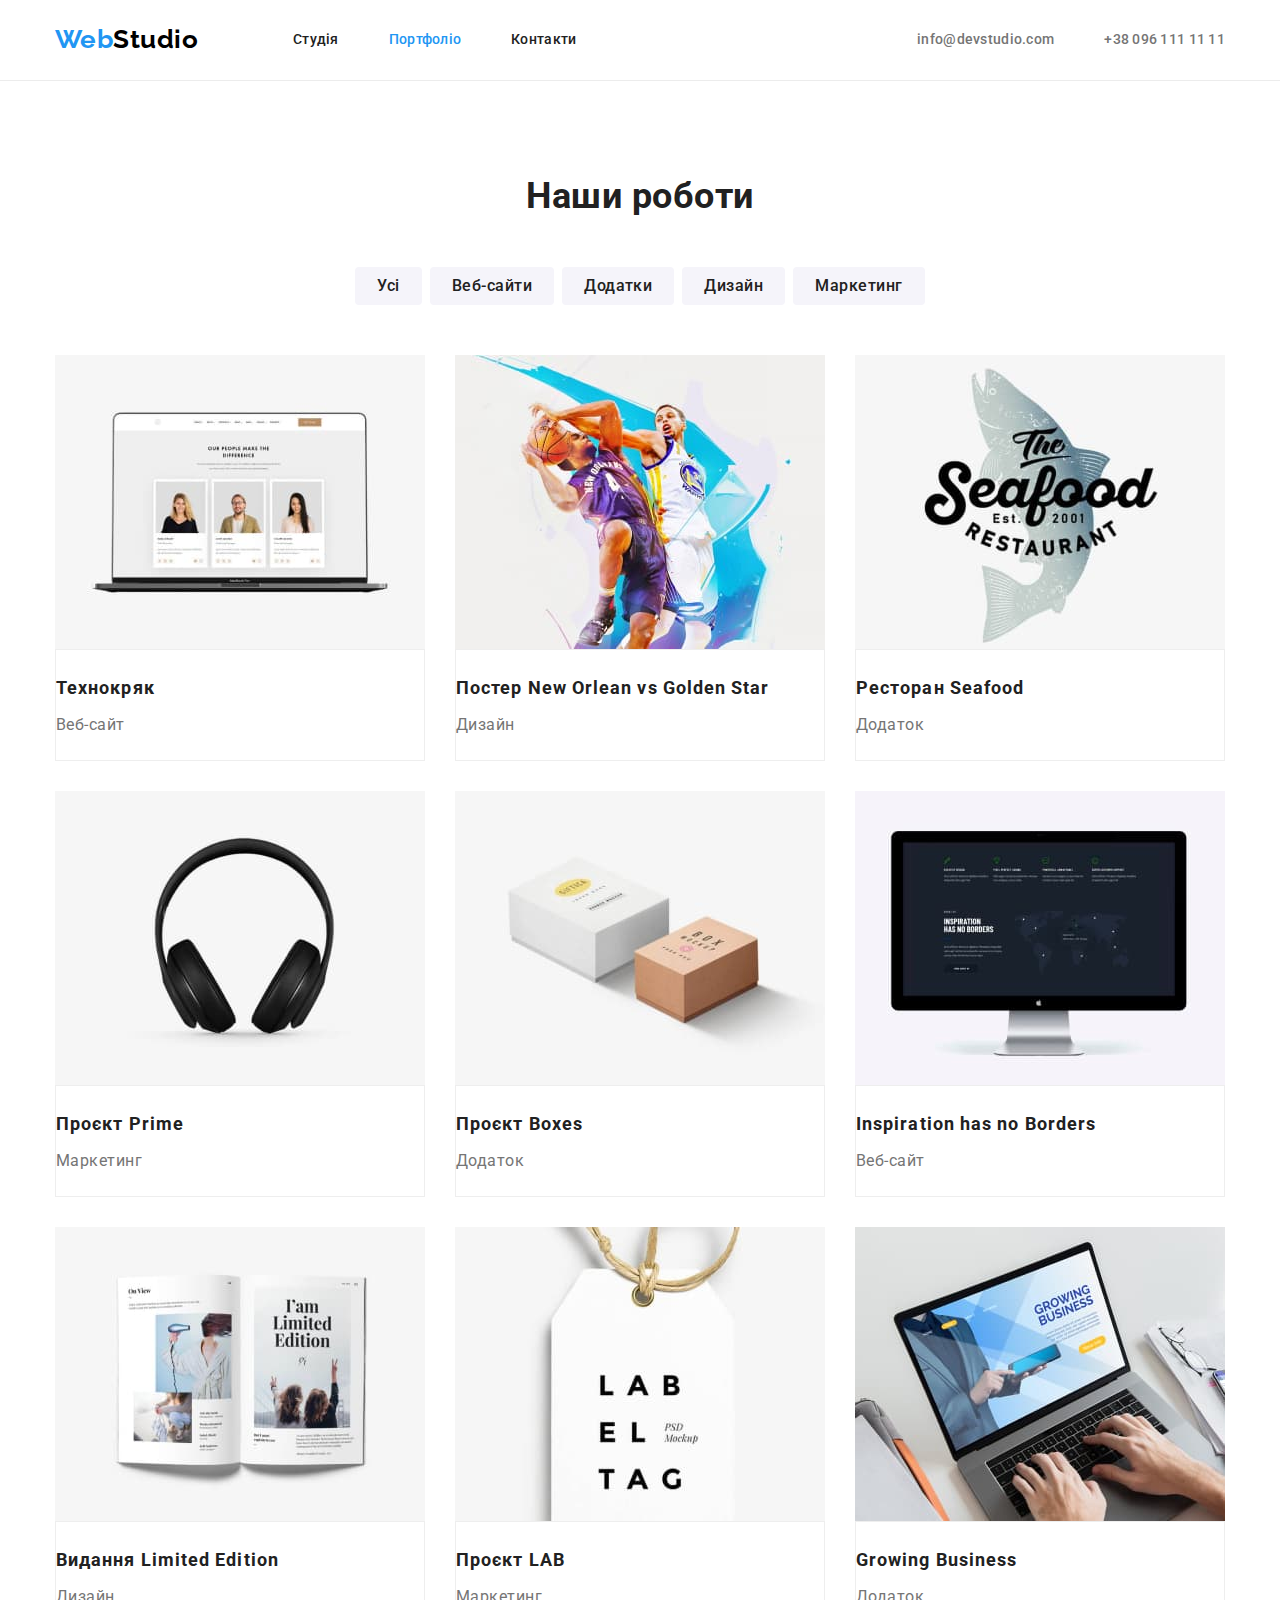
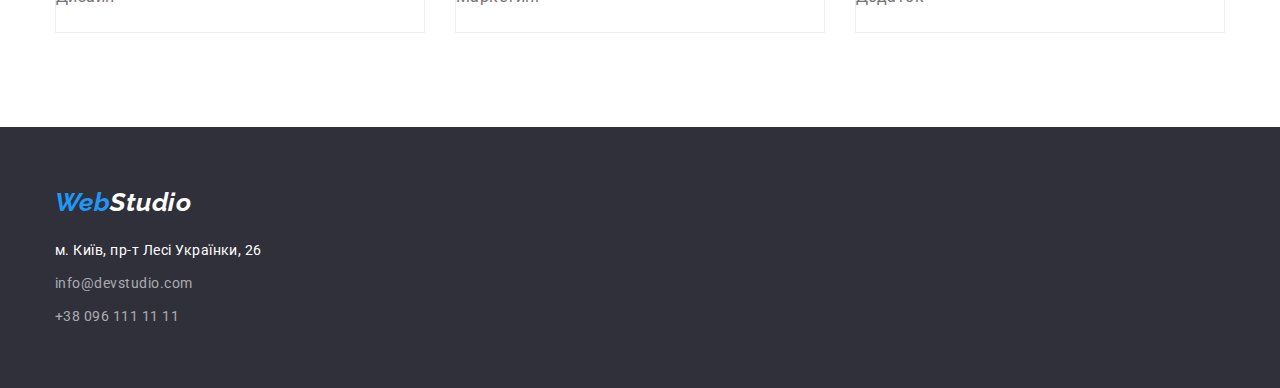
==== portfolio.html @ 1f95a126 "add files" ====
<!DOCTYPE html>
<html lang="uk">
  <head>
    <meta charset="UTF-8" />
    <meta http-equiv="X-UA-Compatible" content="IE=edge" />
    <meta name="viewport" content="width=device-width, initial-scale=1.0" />
    <title>WebStudio</title>
    <link
      href="https://fonts.googleapis.com/css2?family=Raleway:wght@700&family=Roboto:wght@400;500;700;900&display=swap"
      rel="stylesheet"
    />
    <link
      href="https://cdnjs.cloudflare.com/ajax/libs/modern-normalize/1.1.0/modern-normalize.min.css"
      rel="stylesheet"
    />
    <link rel="stylesheet" href="./css/styles.css" />
  </head>
  <body>
    <header class="page-header">
      <!--site logo-->
      <div class="container main-nav">
        <div class="logo">
          <a href="./index.html" class="logo-link links"
            >Web<span class="logo-header">Studio</span></a
          >
        </div>
        <!--menu navigation-->
        <nav>
          <ul class="site-nav list">
            <li class="item-nav">
              <a href="./index.html" class="link">Студія</a>
            </li>
            <li class="item-nav">
              <a href="./portfolio.html" class="link current">Портфоліо</a>
            </li>
            <li class="item-nav"><a href="" class="link links">Контакти</a></li>
          </ul>
        </nav>
        <!--contacts-->
        <ul class="contact list">
          <li class="contact-item">
            <a href="mailto:info@devstudio.com">info@devstudio.com</a>
          </li>
          <li class="contact-item">
            <a href="tel:+380961111111">+38 096 111 11 11</a>
          </li>
        </ul>
      </div>
    </header>
    <main class="page-main">
      <!--our works-->
      <section class="section">
        <div class="container">
          <h1 class="section-title">Наши роботи</h1>
          <!--filtration-->
          <ul class="btn-list list">
            <li class="item"><button type="button" class="btn">Усі</button></li>
            <li class="item">
              <button type="button" class="btn">Веб-сайти</button>
            </li>
            <li class="item">
              <button type="button" class="btn">Додатки</button>
            </li>
            <li class="item">
              <button type="button" class="btn">Дизайн</button>
            </li>
            <li class="item">
              <button type="button" class="btn">Маркетинг</button>
            </li>
          </ul>
          <!--examples-->
          <ul class="portfolio-list list">
            <li class="item">
              <a href="" class="portfolio-link">
                <img
                  src="./images/portfolio/tehno.jpg"
                  alt="computer display"
                  width="370"
                />
                <div class="card">
                  <h2 class="portfolio-title">Технокряк</h2>
                  <p class="portfolio-text">Веб-сайт</p>
                </div>
              </a>
            </li>
            <li class="item">
              <a href="" class="portfolio-link">
                <img
                  src="./images/portfolio/poster.jpg"
                  alt="basketball poster"
                  width="370"
                />
                <div class="card">
                  <h2 class="portfolio-title">
                    Постер New Orlean vs Golden Star
                  </h2>
                  <p class="portfolio-text">Дизайн</p>
                </div>
              </a>
            </li>
            <li class="item">
              <a href="" class="portfolio-link">
                <img
                  src="./images/portfolio/restaurant-seafood.jpg"
                  alt="fish with title"
                  width="370"
                />
                <div class="card">
                  <h2 class="portfolio-title">Ресторан Seafood</h2>
                  <p class="portfolio-text">Додаток</p>
                </div>
              </a>
            </li>
            <li class="item">
              <a href="" class="portfolio-link">
                <img
                  src="./images/portfolio/headphones.jpg"
                  alt="headphones"
                  width="370"
                />
                <div class="card">
                  <h2 class="portfolio-title">Проєкт Prime</h2>
                  <p class="portfolio-text">Маркетинг</p>
                </div>
              </a>
            </li>
            <li class="item">
              <a href="" class="portfolio-link">
                <img
                  src="./images/portfolio/boxes.jpg"
                  alt="boxes"
                  width="370"
                />
                <div class="card">
                  <h2 class="portfolio-title">Проєкт Boxes</h2>
                  <p class="portfolio-text">Додаток</p>
                </div>
              </a>
            </li>
            <li class="item">
              <a href="" class="portfolio-link">
                <img
                  src="./images/portfolio/inspiration.jpg"
                  alt="monitor display"
                  width="370"
                />
                <div class="card">
                  <h2 class="portfolio-title">Inspiration has no Borders</h2>
                  <p class="portfolio-text">Веб-сайт</p>
                </div>
              </a>
            </li>
            <li class="item">
              <a href="" class="portfolio-link">
                <img
                  src="./images/portfolio/limited-edition.jpg"
                  alt="magazine with text"
                  width="370"
                />
                <div class="card">
                  <h2 class="portfolio-title">Видання Limited Edition</h2>
                  <p class="portfolio-text">Дизайн</p>
                </div>
              </a>
            </li>
            <li class="item">
              <a href="" class="portfolio-link">
                <img
                  src="./images/portfolio/lab.jpg"
                  alt="tag with letters"
                  width="370"
                />
                <div class="card">
                  <h2 class="portfolio-title">Проєкт LAB</h2>
                  <p class="portfolio-text">Маркетинг</p>
                </div>
              </a>
            </li>
            <li class="item">
              <a href="" class="portfolio-link">
                <img
                  src="./images/portfolio/growing-business.jpg"
                  alt="a person typing on notebook"
                  width="370"
                />
                <div class="card">
                  <h2 class="portfolio-title">Growing Business</h2>
                  <p class="portfolio-text">Додаток</p>
                </div>
              </a>
            </li>
          </ul>
        </div>
      </section>
    </main>
    <footer class="page-footer">
      <div class="container footer">
        <address class="adress-footer">
          <div class="footer-item-logo">
            <a href="./index.html" class="logo-link"
              >Web<span class="logo-footer">Studio</span></a
            >
          </div>
          <ul class="adress-list list">
            <li class="item">
              <a
                target="_blank"
                href="https://www.google.com/maps/place/%D0%B1%D1%83%D0%BB.+%D0%9B%D0%B5%D1%81%D0%B8+%D0%A3%D0%BA%D1%80%D0%B0%D0%B8%D0%BD%D0%BA%D0%B8,+26,+%D0%9A%D0%B8%D0%B5%D0%B2,+02000/@50.4265807,30.5361971,17z/data=!3m1!4b1!4m5!3m4!1s0x40d4cf0e033ecbe9:0x57a4dffefec77da0!8m2!3d50.4265807!4d30.5383858"
                class="adress-link"
              >
                м. Київ, пр-т Лесі Українки, 26
              </a>
            </li>
            <li class="item">
              <a href="mailto:info@devstudio.com" class="adress-contact"
                >info@devstudio.com</a
              >
            </li>
            <li class="item">
              <a href="tel:+380961111111" class="adress-contact"
                >+38 096 111 11 11</a
              >
            </li>
          </ul>
        </address>
      </div>
    </footer>
  </body>
</html>
---- css/styles.css ----
/* белый #FFFFFF*/
/* акцент #2196F3*/
/*черный hero&fotter #2F303A*/
/*титулы черный #212121*/
/*черный логотип #000000*/
/* серый текст #757575 */
/* вторичный белый #F5F5F5 */
/* оттенок белого команда #F5F4FA */
/* цвет контактов футер белый rgba(255, 255, 255, 0.6) */
/* active button color  #188CE8*/
:root {
  --title-text-color: #212121;
  --text-color: #757575;
  --accent-color: #2196f3;
  --footer-contact-color: rgba(255, 255, 255, 0.6);
  --primary-white-color: #ffffff;
  --secondary-white-color: #f5f4fa;
  --primary-black-color: #000000;
  --secondary-black-color: #2f303a;
  --btn-hero-color: #188ce8;
  --card-border-color: #eeeeee;
  --header-border-color: #ececec;
}

body {
  height: 100%;
  background-color: var(--primary-white-color);
  color: var(--text-color);
  font-family: Roboto, sans-serif;
  letter-spacing: 0.03em;
}

.wraper {
  min-height: 100%;
  display: flex;
  flex-direction: column;
}

.list {
  list-style: none;
  padding: 0;
  margin: 0;
}

.page-main {
  flex: 1 1 auto;
}

.container {
  margin-left: auto;
  margin-right: auto;
  width: 1200px;
  padding-left: 15px;
  padding-right: 15px;
}

/* header */

.page-header {
  border-bottom: 1px solid var(--header-border-color);
}

/* logo */

.logo {
  width: 145px;
  padding-top: 24px;
  padding-bottom: 25px;
  border: 0;
}

.logo-link {
  color: var(--accent-color);

  font-family: Raleway, serif;
  font-weight: 700;
  font-size: 26px;
  line-height: 1.2;

  text-decoration: none;
}

.logo-header {
  color: var(--primary-black-color);

  font-family: Raleway, serif;
  font-weight: 700;
  font-size: 26px;
  line-height: 1.2;

  text-decoration: none;
}

.logo-footer {
  color: var(--primary-white-color);

  font-family: Raleway, serif;
  font-weight: 700;
  font-size: 26px;
  line-height: 1.2;

  text-decoration: none;
}

/* site nav */

.container.main-nav {
  display: flex;
  align-items: center;
}

.site-nav {
  display: flex;
  margin-left: 93px;
}

.site-nav .item-nav:not(:last-child) {
  margin-right: 50px;
}

.site-nav .link {
  display: block;

  color: var(--title-text-color);
  font-weight: 500;
  font-size: 14px;
  line-height: 1.14;
  letter-spacing: 0.02em;
  text-decoration: none;
}

.site-nav .link:hover,
.site-nav .link:focus {
  color: var(--accent-color);
}

.site-nav .link.current {
  color: var(--accent-color);
}

/* contacts */
.contact {
  display: flex;
  margin-left: auto;
}

.contact .contact-item:not(:last-child) {
  margin-right: 50px;
}

.contact a {
  display: block;

  color: var(--text-color);
  font-weight: 500;
  font-size: 14px;
  line-height: 1.14;
  letter-spacing: 0.02em;
  text-decoration: none;
}

.contact a:hover,
.contact a:focus {
  color: var(--accent-color);
}

/* section */

.section {
  padding-top: 94px;
  padding-bottom: 94px;
}

.section-title {
  margin-top: 0;
  margin-bottom: 50px;
  color: var(--title-text-color);
  font-weight: 700;
  font-size: 36px;
  line-height: 1.17;
  text-align: center;
}

/* Hero */

.section-hero {
  background-color: var(--secondary-black-color);
}

.section-hero h1 {
  margin-top: 0;
  margin-bottom: 30px;
  color: var(--primary-white-color);

  font-weight: 900;
  font-size: 44px;
  line-height: 1.36;

  text-align: center;
  letter-spacing: 0.06em;
  text-transform: uppercase;
}

/* buttons */

.btn-list {
  display: flex;
  margin-top: 0px;
  margin-bottom: 50px;
  align-items: center;
  justify-content: center;
}

.btn-list .item:not(:last-child) {
  margin-right: 8px;
}

.btn {
  cursor: pointer;
  border-radius: 4px;
  border: 0;
  padding: 6px 22px;

  background-color: var(--secondary-white-color);
  color: var(--title-text-color);

  font-family: inherit;
  font-weight: 500;
  font-size: 16px;
  line-height: 1.62;
  text-align: center;
  letter-spacing: 0.03em;
}

.btn:hover,
.btn:focus {
  background-color: var(--accent-color);
  color: var(--primary-white-color);
}

.main-btn {
  display: flex;
  justify-content: center;
}

.btn-hero {
  cursor: pointer;
  border-radius: 4px;
  border: 0;
  padding: 10px 32px;

  background-color: var(--btn-hero-color);
  color: var(--primary-white-color);

  font-family: inherit;
  font-weight: 700;
  font-size: 16px;
  line-height: 1.88;
  letter-spacing: 0.06em;

  align-items: center;
  text-align: center;
}

.btn-hero:hover,
.btn-hero:focus {
  background-color: var(--btn-hero-color);
  color: var(--primary-white-color);
}

/* features */

.features-list {
  display: flex;
  align-items: baseline;
}

.features-list .item:not(:last-child) {
  margin-right: 30px;
}

.features-list .item {
  width: 270px;
}

.title {
  margin-top: 0;
  margin-bottom: 10px;

  color: var(--title-text-color);
}

.features-list .title {
  font-weight: 700;
  font-size: 14px;
  line-height: 1.14;
  text-transform: uppercase;
}

.features-list .text {
  margin: 0;
  font-size: 14px;
  line-height: 1.71;
}

/* what we do */

.do {
  padding-top: 0;
}

.list-do {
  display: flex;
  align-items: center;
}

.list-do .item:not(:last-child) {
  margin-right: 30px;
}
/* Our team */

.team {
  background-color: var(--secondary-white-color);
}

.team-list {
  display: flex;
  align-items: center;
  width: 270px;
  text-align: center;
}

.item img {
  display: block;
}

.team-list .item:not(:last-child) {
  margin-right: 30px;
}

.team-list .title {
  margin-top: 30px;
  margin-bottom: 10px;

  color: var(--title-text-color);
  font-weight: 500;
  font-size: 16px;
  line-height: 1.19;
}

.team-list .text {
  margin-top: 0;
  margin-bottom: 30px;
  font-size: 16px;
  line-height: 1.19;
}

/* footer */

.page-footer {
  background-color: var(--secondary-black-color);
  padding-top: 60px;
  padding-bottom: 60px;
}

.container.footer {
  display: flex;
  justify-content: flex-start;
}

.adress-footer .footer-item-logo {
  display: flex;
  padding-top: 0px;
  margin-bottom: 20px;
}

.adress-list .item {
  margin-top: 0;
}

.adress-list .item:not(:last-child) {
  margin-bottom: 9px;
}

.adress-link {
  color: var(--primary-white-color);
}

.adress-contact {
  color: var(--footer-contact-color);
}

.adress-list a:hover,
.adress-list a:focus {
  color: var(--accent-color);
}

.adress-list a {
  font-style: normal;
  font-weight: 400;
  font-size: 14px;
  line-height: 1.71;

  text-decoration: none;
}

/* portfolio */

.portfolio-list {
  display: flex;
  flex-wrap: wrap;
}

.portfolio-list .item {
  width: calc((100% - 30 * 2) / 3);
  margin-right: 30px;
  margin-bottom: 30px;
}

.item .card {
  border: 1px solid var(--card-border-color);
}

.portfolio-list .item:nth-child(3n) {
  margin-right: 0px;
}

.portfolio-list .item:nth-last-child(-n + 3) {
  margin-bottom: 0px;
}

.portfolio-link .portfolio-title {
  margin-top: 20px;
  margin-bottom: 4px;

  color: var(--title-text-color);
  font-weight: 700;
  font-size: 18px;
  line-height: 2;
  letter-spacing: 0.06em;
}

.portfolio-link .portfolio-text {
  margin-top: 0;
  margin-bottom: 20px;

  color: var(--text-color);
  font-size: 16px;
  line-height: 1.88;
}

.portfolio-list .portfolio-link:hover,
.portfolio-list .portfolio-link:focus {
  color: var(--accent-color);
}

.portfolio-link {
  text-decoration: none;
}
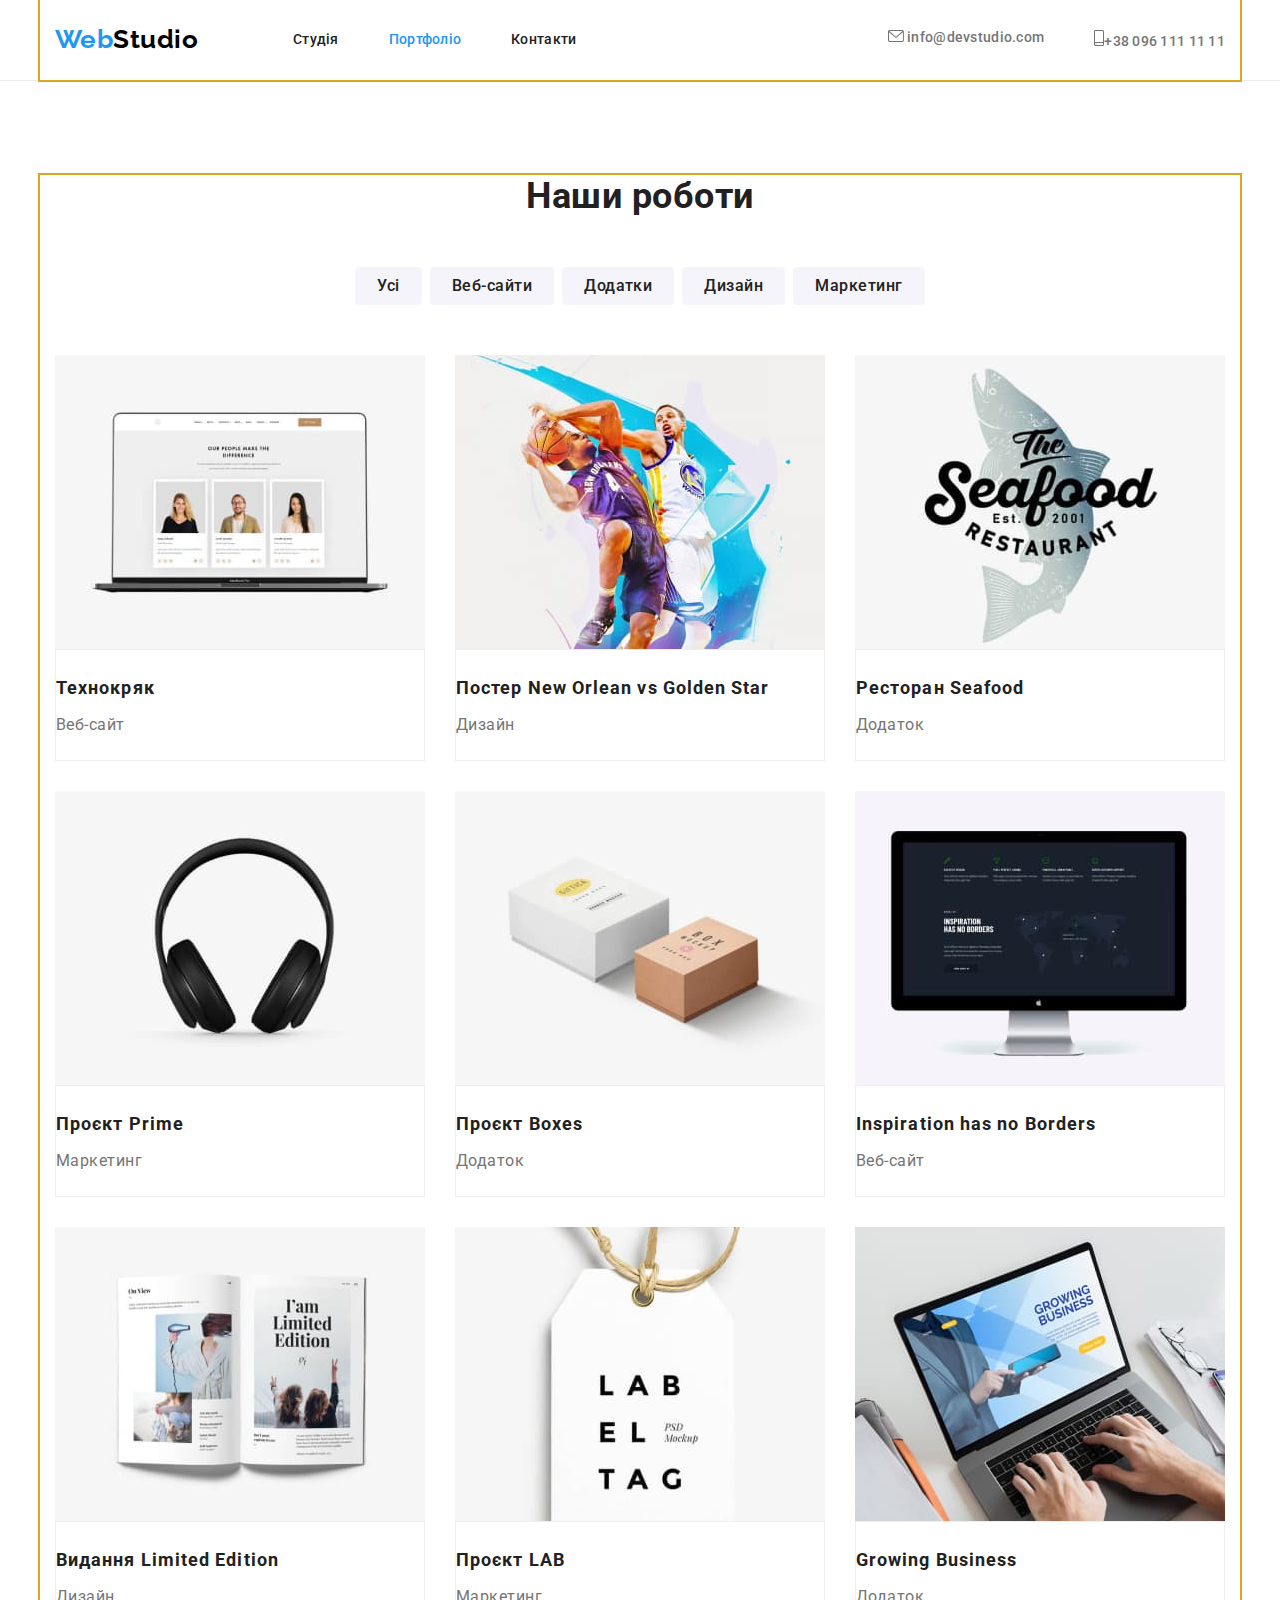
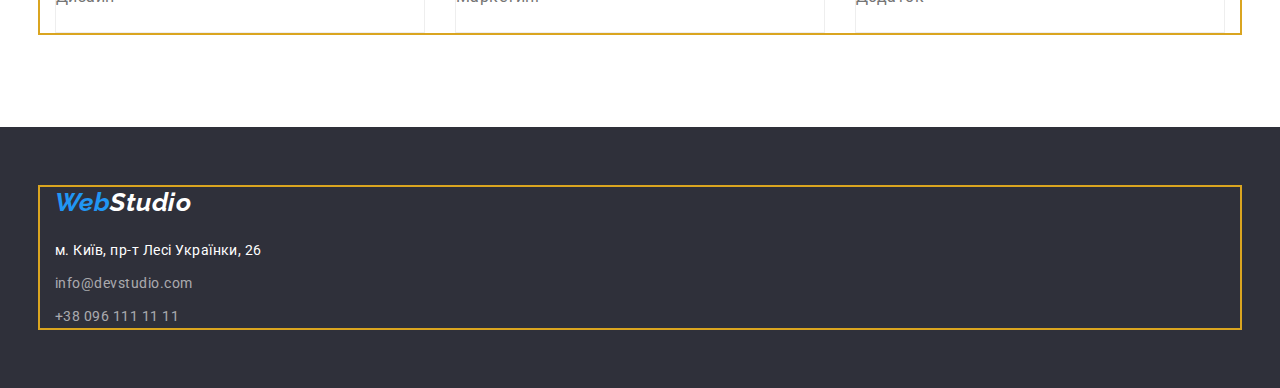
==== commit 0949718b: "features vector" ====
--- a/portfolio.html
+++ b/portfolio.html
@@ -39,10 +39,17 @@
         <!--contacts-->
         <ul class="contact list">
           <li class="contact-item">
-            <a href="mailto:info@devstudio.com">info@devstudio.com</a>
+            <a href="mailto:info@devstudio.com">
+              <svg class="mail-icon" width="16" height="12">
+                <use href="./images/icons.svg#envelope"></use>
+              </svg>
+              info@devstudio.com</a>
           </li>
           <li class="contact-item">
-            <a href="tel:+380961111111">+38 096 111 11 11</a>
+            <a href="tel:+380961111111">
+              <svg class="telephone-icon" width="10" height="16">
+                <use href="./images/icons.svg#smartphone"></use>
+              </svg>+38 096 111 11 11</a>
           </li>
         </ul>
       </div>
--- a/css/styles.css
+++ b/css/styles.css
@@ -52,6 +52,8 @@
   width: 1200px;
   padding-left: 15px;
   padding-right: 15px;
+
+  outline: 2px solid goldenrod;
 }
 
 /* header */
@@ -185,9 +187,32 @@
 
 .section-hero {
   background-color: var(--secondary-black-color);
+  text-align: center;
+  
+}
+
+.hero {
+  height: 600px;
+}
+
+.overlay {
+  width: 1600px;
+  height: 600px;
+  margin-left: auto;
+  margin-right: auto;
+  background-image: linear-gradient(
+    to right,
+    rgba(47, 48, 58, 0.4),
+    rgba(47, 48, 58, 0.4)
+    ),
+    url(../images/background-hero.jpg);
+  background-repeat: no-repeat;
+  background-size: contain;
+  background-position: center;
 }
 
 .section-hero h1 {
+  padding-top: 200px;
   margin-top: 0;
   margin-bottom: 30px;
   color: var(--primary-white-color);
@@ -244,6 +269,7 @@
 }
 
 .btn-hero {
+  display: inline-flex;
   cursor: pointer;
   border-radius: 4px;
   border: 0;
@@ -274,6 +300,38 @@
   display: flex;
   align-items: baseline;
 }
+
+.icon {
+  display: inline-flex;
+  width: 270px;
+  height: 120px;
+  padding: 0;
+  margin-top: 0;
+  margin-bottom: 30px;
+  background-repeat: no-repeat;
+  background-position: center;
+  align-items: center;
+  justify-content: center;
+
+  background-color: var(--secondary-white-color);
+  border-radius: 4px;
+}
+
+/* .icon-satellite::before {
+  background-image: url(../images/satellite.svg);
+}
+
+.icon-clock::before {
+  background-image: url(../images/clock.svg);
+}
+
+.icon-computer::before {
+  background-image: url(../images/computer.svg);
+}
+
+.icon-astronaut::before {
+  background-image: url(../images/astronaut.svg);
+} */
 
 .features-list .item:not(:last-child) {
   margin-right: 30px;
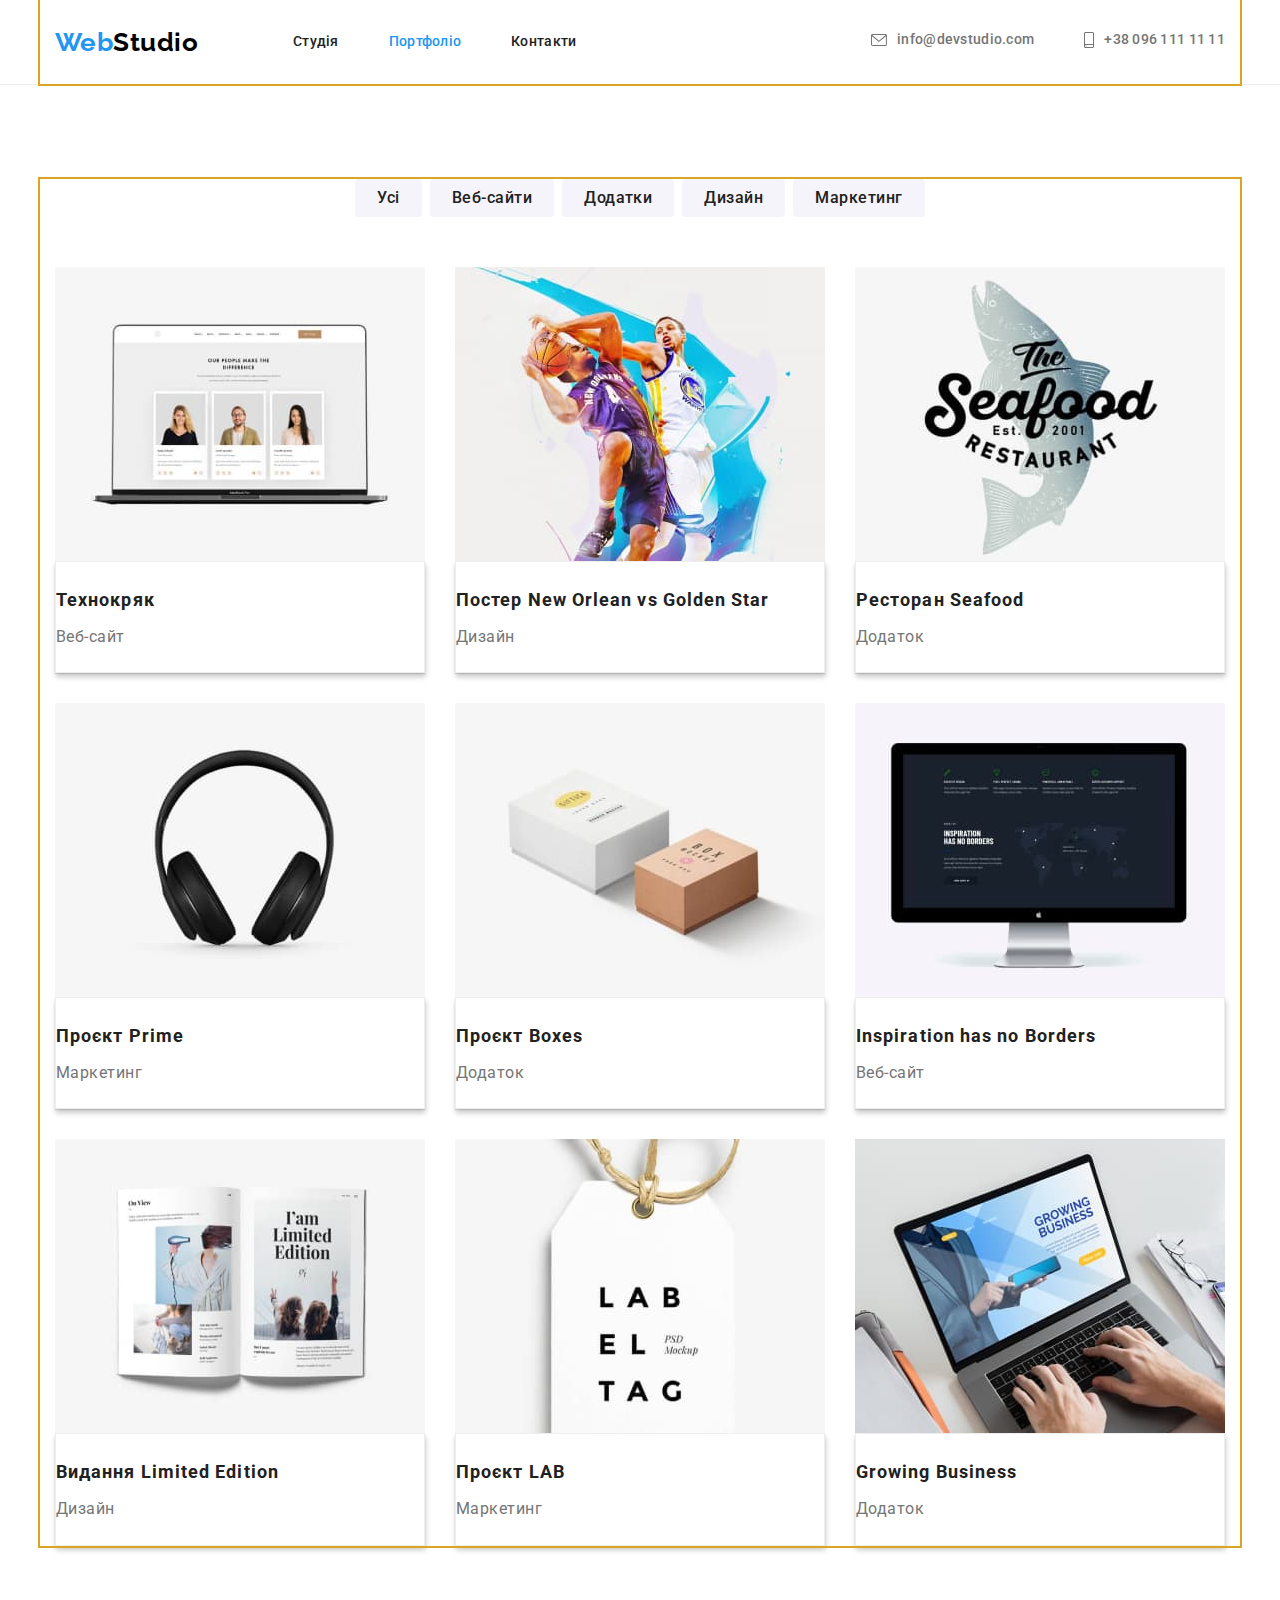
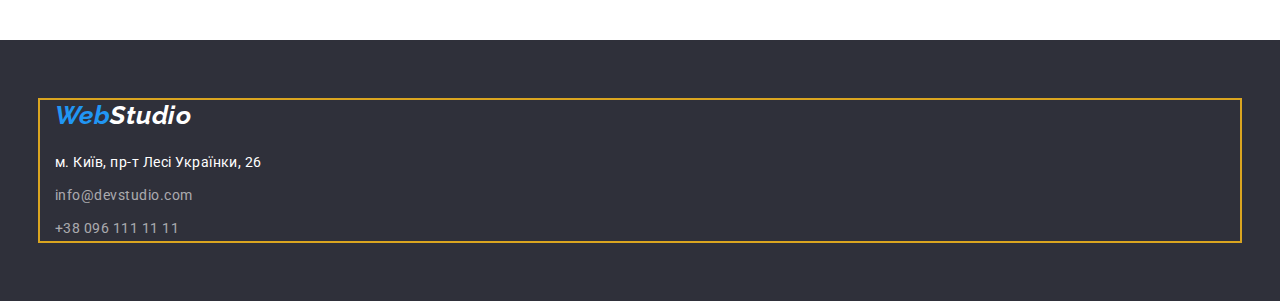
==== commit 317fe970: "some fixes cards" ====
--- a/portfolio.html
+++ b/portfolio.html
@@ -25,7 +25,7 @@
           >
         </div>
         <!--menu navigation-->
-        <nav>
+        <nav class="nav">
           <ul class="site-nav list">
             <li class="item-nav">
               <a href="./index.html" class="link">Студія</a>
@@ -33,23 +33,27 @@
             <li class="item-nav">
               <a href="./portfolio.html" class="link current">Портфоліо</a>
             </li>
-            <li class="item-nav"><a href="" class="link links">Контакти</a></li>
+            <li class="item-nav">
+              <a href="" class="link links">Контакти</a>
+            </li>
           </ul>
         </nav>
         <!--contacts-->
-        <ul class="contact list">
+        <ul class="contact-list list">
           <li class="contact-item">
-            <a href="mailto:info@devstudio.com">
-              <svg class="mail-icon" width="16" height="12">
-                <use href="./images/icons.svg#envelope"></use>
-              </svg>
-              info@devstudio.com</a>
+              <a href="mailto:info@devstudio.com" class="contact">
+                <svg class="contact-icon" width="16" height="12">
+                  <use href="./images/icons.svg#envelope"></use>
+                </svg>
+                info@devstudio.com</a
+              >
           </li>
           <li class="contact-item">
-            <a href="tel:+380961111111">
-              <svg class="telephone-icon" width="10" height="16">
-                <use href="./images/icons.svg#smartphone"></use>
-              </svg>+38 096 111 11 11</a>
+              <a href="tel:+380961111111" class="contact">
+                <svg class="contact-icon" width="10" height="16">
+                  <use href="./images/icons.svg#smartphone"></use></svg
+                >+38 096 111 11 11</a
+              >
           </li>
         </ul>
       </div>
@@ -58,7 +62,7 @@
       <!--our works-->
       <section class="section">
         <div class="container">
-          <h1 class="section-title">Наши роботи</h1>
+          <h1 class="section-title visually-hidden">Наши роботи</h1>
           <!--filtration-->
           <ul class="btn-list list">
             <li class="item"><button type="button" class="btn">Усі</button></li>
--- a/css/styles.css
+++ b/css/styles.css
@@ -56,6 +56,17 @@
   outline: 2px solid goldenrod;
 }
 
+.visually-hidden {
+  position: absolute !important;
+  clip: rect(1px 1px 1px 1px);
+  clip: rect(1px, 1px, 1px, 1px);
+  padding: 0 !important;
+  border: 0 !important;
+  height: 1px !important;
+  width: 1px !important;
+  overflow: hidden;
+}
+
 /* header */
 
 .page-header {
@@ -66,14 +77,12 @@
 
 .logo {
   width: 145px;
-  padding-top: 24px;
-  padding-bottom: 25px;
   border: 0;
 }
 
 .logo-link {
+
   color: var(--accent-color);
-
   font-family: Raleway, serif;
   font-weight: 700;
   font-size: 26px;
@@ -113,6 +122,11 @@
 
 .site-nav {
   display: flex;
+  padding-top: 32px;
+  padding-bottom: 32px;
+}
+
+.nav {
   margin-left: 93px;
 }
 
@@ -141,17 +155,25 @@
 }
 
 /* contacts */
-.contact {
+.contact-list {
   display: flex;
   margin-left: auto;
-}
-
-.contact .contact-item:not(:last-child) {
+  padding-top: 32px;
+  padding-bottom: 32px;
+
+}
+
+.contact-icon {
+  margin-right: 10px;
+}
+
+.contact-list .contact-item:not(:last-child) {
   margin-right: 50px;
 }
 
-.contact a {
-  display: block;
+.contact-list .contact {
+  display: inline-flex;
+  align-items: center;
 
   color: var(--text-color);
   font-weight: 500;
@@ -159,11 +181,13 @@
   line-height: 1.14;
   letter-spacing: 0.02em;
   text-decoration: none;
-}
-
-.contact a:hover,
-.contact a:focus {
+  fill: var(--text-color);
+}
+
+.contact-list .contact:hover,
+.contact-list .contact:focus {
   color: var(--accent-color);
+  fill: var(--accent-color);
 }
 
 /* section */
@@ -188,7 +212,6 @@
 .section-hero {
   background-color: var(--secondary-black-color);
   text-align: center;
-  
 }
 
 .hero {
@@ -301,7 +324,7 @@
   align-items: baseline;
 }
 
-.icon {
+.icon-features {
   display: inline-flex;
   width: 270px;
   height: 120px;
@@ -317,22 +340,6 @@
   border-radius: 4px;
 }
 
-/* .icon-satellite::before {
-  background-image: url(../images/satellite.svg);
-}
-
-.icon-clock::before {
-  background-image: url(../images/clock.svg);
-}
-
-.icon-computer::before {
-  background-image: url(../images/computer.svg);
-}
-
-.icon-astronaut::before {
-  background-image: url(../images/astronaut.svg);
-} */
-
 .features-list .item:not(:last-child) {
   margin-right: 30px;
 }
@@ -375,12 +382,28 @@
 .list-do .item:not(:last-child) {
   margin-right: 30px;
 }
+
 /* Our team */
 
 .team {
   background-color: var(--secondary-white-color);
 }
 
+.card-team {
+  background-color: var(--primary-white-color);
+
+  box-shadow: 0px 1px 3px rgba(0, 0, 0, 0.12), 
+              0px 1px 1px rgba(0, 0, 0, 0.14), 
+              0px 2px 1px rgba(0, 0, 0, 0.2);
+  border-radius: 0px 0px 4px 4px;
+}
+
+.card-text {
+  padding-bottom: 16px;
+  padding-top: 30px;
+
+}
+
 .team-list {
   display: flex;
   align-items: center;
@@ -397,7 +420,6 @@
 }
 
 .team-list .title {
-  margin-top: 30px;
   margin-bottom: 10px;
 
   color: var(--title-text-color);
@@ -406,11 +428,82 @@
   line-height: 1.19;
 }
 
-.team-list .text {
-  margin-top: 0;
-  margin-bottom: 30px;
+.card-team .text {
+  margin-top: 0;
+  margin-bottom: 0;
   font-size: 16px;
   line-height: 1.19;
+}
+
+/* social */
+
+.social-list {
+  display: flex;
+  align-items: center;
+  justify-content: center;
+}
+
+ .social-link {
+  display: inline-flex;
+  width: 44px;
+  height: 44px;
+  padding: 0;
+  margin: 0;
+  margin-bottom: 30px;
+  text-decoration: none;
+
+  background-repeat: no-repeat;
+  background-position: center;
+  justify-content: center;
+  border-radius: 50%;
+  align-items: center;
+  fill: #afb1b8;
+}
+
+.social-link:hover {
+  background-color: var(--accent-color);
+  fill: var(--primary-white-color);
+}
+
+.social-list .item:not(:last-child) {
+  margin-right: 10px;
+}
+
+/* clients */
+
+.clients-list {
+  display: flex;
+  align-items: center;
+}
+
+.item-clients .icon {
+  display: inline-flex;
+  width: 170px;
+  height: 92px;
+  padding: 0;
+  margin-top: 0;
+  margin-bottom: 0;
+
+ 
+  background-repeat: no-repeat;
+  background-position: center;
+  align-items: center;
+  justify-content: center;
+
+  fill: #afb1b8;
+  background-color: var(--secondary-white-color);
+  border: 1px solid #AFB1B8;
+  border-radius: 4px;
+}
+
+.item-clients:not(:last-child) {
+  margin-right: 30px;
+}
+
+.clients-link .icon:hover,
+.clients-link .icon:focus {
+  fill: var(--accent-color);
+  border: 1px solid var(--accent-color);
 }
 
 /* footer */
@@ -424,9 +517,10 @@
 .container.footer {
   display: flex;
   justify-content: flex-start;
-}
-
-.adress-footer .footer-item-logo {
+  align-items: center;
+}
+
+.footer-item-logo {
   display: flex;
   padding-top: 0px;
   margin-bottom: 20px;
@@ -462,6 +556,30 @@
   text-decoration: none;
 }
 
+/* join in footer */
+
+.footer-join-marg {
+  margin-left: 70px;
+}
+
+.join h2 {
+  margin-top: 0;
+  margin-bottom: 20px;
+
+  text-align: center;
+  font-style: normal;
+  font-weight: 700;
+  font-size: 14px;
+  line-height: 16px;
+  text-transform: uppercase;
+  
+  color: var(--primary-white-color)
+}
+
+.bg-join {
+  background-color: rgba(255, 255, 255, 0.1);
+}
+
 /* portfolio */
 
 .portfolio-list {
@@ -477,6 +595,9 @@
 
 .item .card {
   border: 1px solid var(--card-border-color);
+  box-shadow: 0px 1px 1px rgba(0, 0, 0, 0.12),
+              0px 4px 4px rgba(0, 0, 0, 0.06),
+              1px 4px 6px rgba(0, 0, 0, 0.16);
 }
 
 .portfolio-list .item:nth-child(3n) {
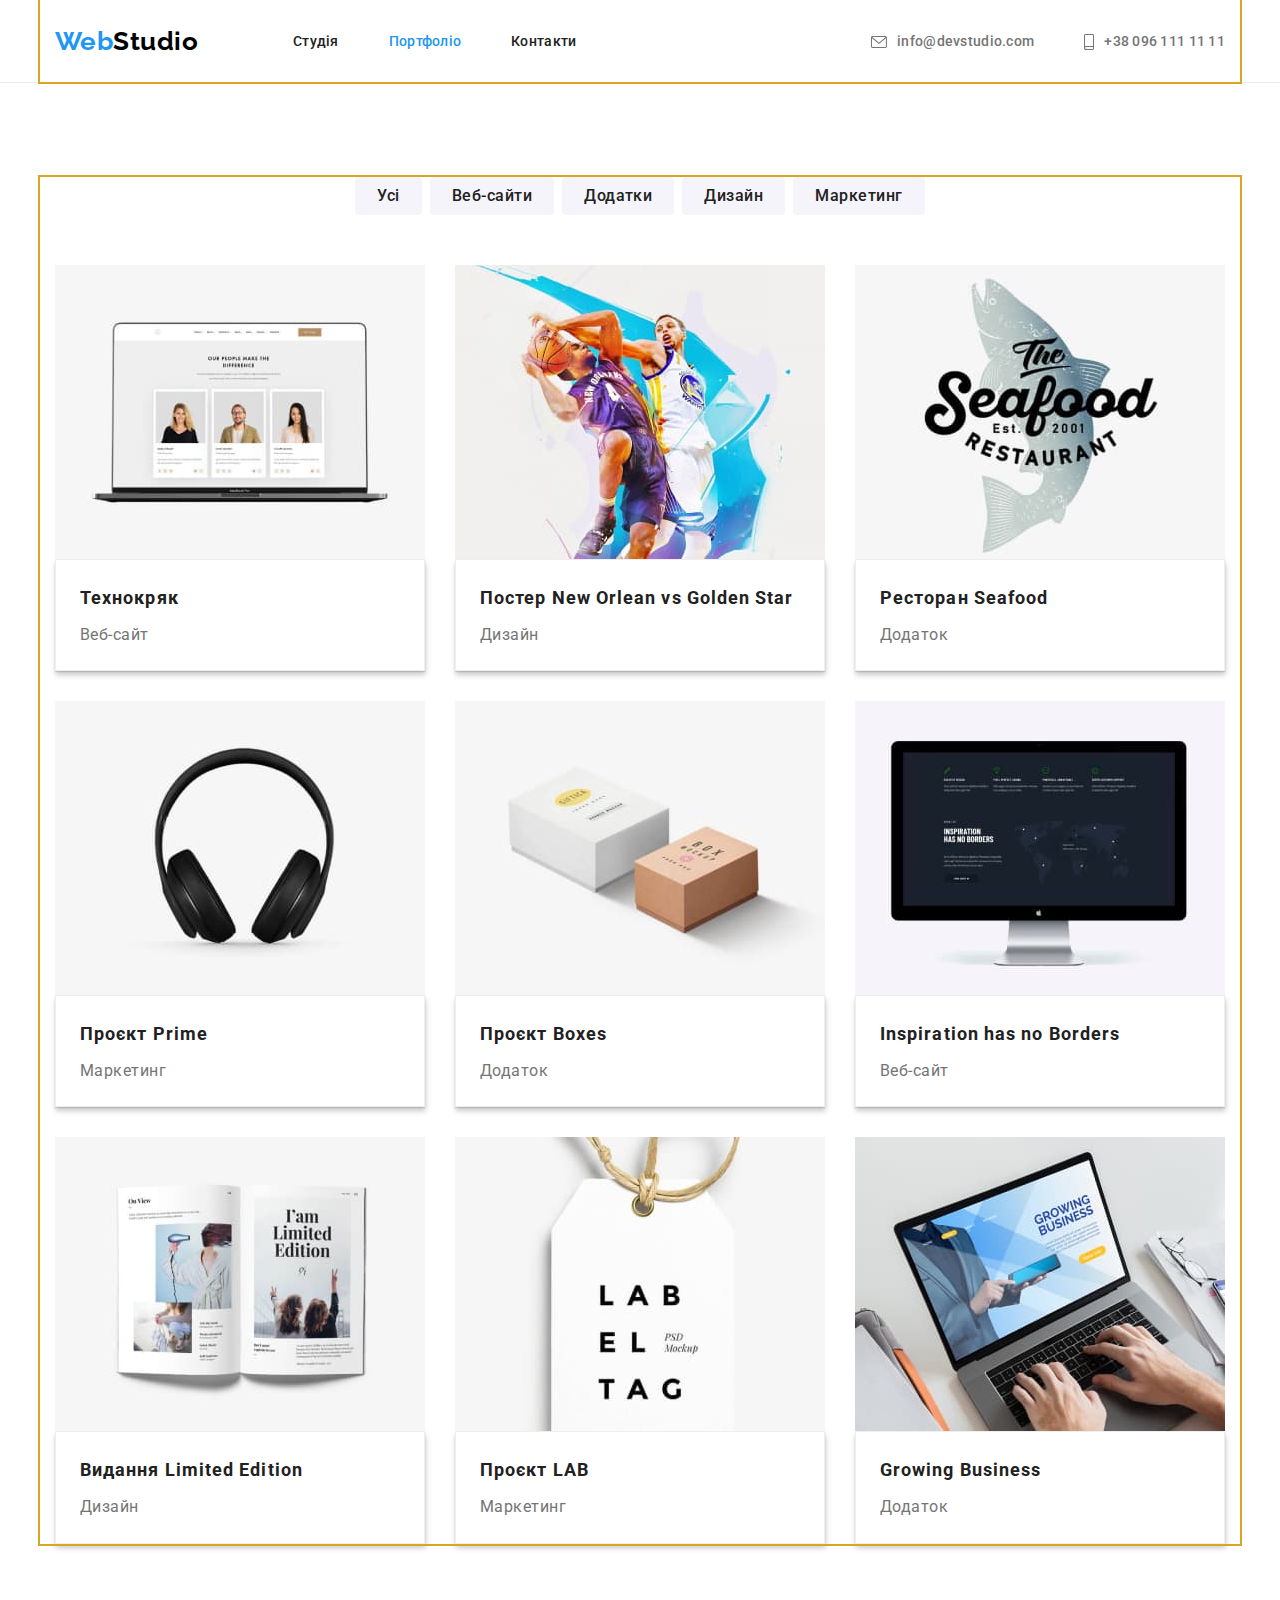
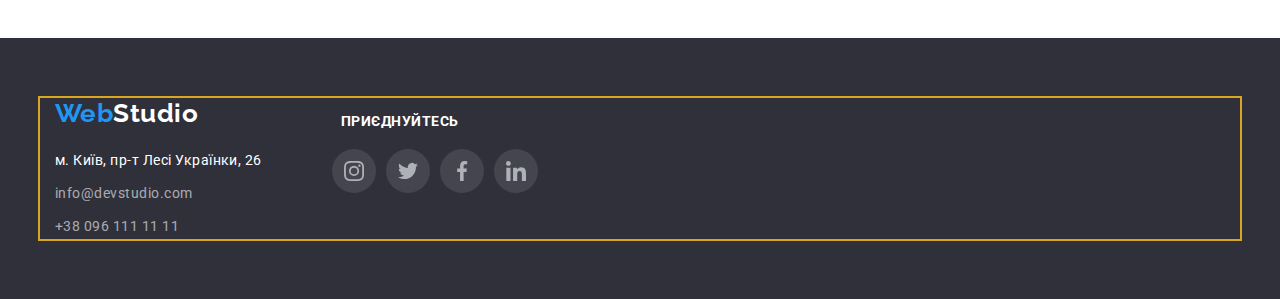
==== commit 1a25ac5a: "fix tel & mail" ====
--- a/portfolio.html
+++ b/portfolio.html
@@ -41,19 +41,19 @@
         <!--contacts-->
         <ul class="contact-list list">
           <li class="contact-item">
-              <a href="mailto:info@devstudio.com" class="contact">
-                <svg class="contact-icon" width="16" height="12">
-                  <use href="./images/icons.svg#envelope"></use>
-                </svg>
-                info@devstudio.com</a
-              >
+            <a href="mailto:info@devstudio.com" class="contact">
+              <svg class="contact-icon" width="16" height="12">
+                <use href="./images/icons.svg#envelope"></use>
+              </svg>
+              info@devstudio.com</a
+            >
           </li>
           <li class="contact-item">
-              <a href="tel:+380961111111" class="contact">
-                <svg class="contact-icon" width="10" height="16">
-                  <use href="./images/icons.svg#smartphone"></use></svg
-                >+38 096 111 11 11</a
-              >
+            <a href="tel:+380961111111" class="contact">
+              <svg class="contact-icon" width="10" height="16">
+                <use href="./images/icons.svg#smartphone"></use></svg
+              >+38 096 111 11 11</a
+            >
           </li>
         </ul>
       </div>
@@ -206,34 +206,73 @@
     </main>
     <footer class="page-footer">
       <div class="container footer">
-        <address class="adress-footer">
+        <!--main block-->
+        <div class="main-footer">
           <div class="footer-item-logo">
             <a href="./index.html" class="logo-link"
               >Web<span class="logo-footer">Studio</span></a
             >
           </div>
-          <ul class="adress-list list">
-            <li class="item">
-              <a
-                target="_blank"
-                href="https://www.google.com/maps/place/%D0%B1%D1%83%D0%BB.+%D0%9B%D0%B5%D1%81%D0%B8+%D0%A3%D0%BA%D1%80%D0%B0%D0%B8%D0%BD%D0%BA%D0%B8,+26,+%D0%9A%D0%B8%D0%B5%D0%B2,+02000/@50.4265807,30.5361971,17z/data=!3m1!4b1!4m5!3m4!1s0x40d4cf0e033ecbe9:0x57a4dffefec77da0!8m2!3d50.4265807!4d30.5383858"
-                class="adress-link"
-              >
-                м. Київ, пр-т Лесі Українки, 26
-              </a>
-            </li>
-            <li class="item">
-              <a href="mailto:info@devstudio.com" class="adress-contact"
-                >info@devstudio.com</a
-              >
-            </li>
-            <li class="item">
-              <a href="tel:+380961111111" class="adress-contact"
-                >+38 096 111 11 11</a
-              >
-            </li>
-          </ul>
-        </address>
+          <address class="adress-footer">
+            <ul class="adress-list list">
+              <li class="item">
+                <a
+                  target="_blank"
+                  href="https://www.google.com/maps/place/%D0%B1%D1%83%D0%BB.+%D0%9B%D0%B5%D1%81%D0%B8+%D0%A3%D0%BA%D1%80%D0%B0%D0%B8%D0%BD%D0%BA%D0%B8,+26,+%D0%9A%D0%B8%D0%B5%D0%B2,+02000/@50.4265807,30.5361971,17z/data=!3m1!4b1!4m5!3m4!1s0x40d4cf0e033ecbe9:0x57a4dffefec77da0!8m2!3d50.4265807!4d30.5383858"
+                  class="adress-link"
+                >
+                  м. Київ, пр-т Лесі Українки, 26
+                </a>
+              </li>
+              <li class="item">
+                <a href="mailto:info@devstudio.com" class="adress-contact"
+                  >info@devstudio.com</a
+                >
+              </li>
+              <li class="item">
+                <a href="tel:+380961111111" class="adress-contact"
+                  >+38 096 111 11 11</a
+                >
+              </li>
+            </ul>
+          </address>
+        </div>
+        <!--Join-->
+        <div class="join">
+          <h2>приєднуйтесь</h2>
+          <div class="social">
+            <ul class="social-list list">
+              <li class="item footer-join-marg">
+                <a href="" class="social-link bg-join">
+                  <svg class="social=icon" width="20" height="20">
+                    <use href="./images/icons.svg#instagram"></use>
+                  </svg>
+                </a>
+              </li>
+              <li class="item">
+                <a href="" class="social-link bg-join">
+                  <svg class="social=icon" width="20" height="20">
+                    <use href="./images/icons.svg#twitter"></use>
+                  </svg>
+                </a>
+              </li>
+              <li class="item">
+                <a href="" class="social-link bg-join">
+                  <svg class="social=icon" width="20" height="20">
+                    <use href="./images/icons.svg#facebook"></use>
+                  </svg>
+                </a>
+              </li>
+              <li class="item">
+                <a href="" class="social-link bg-join">
+                  <svg class="social=icon" width="20" height="20">
+                    <use href="./images/icons.svg#linkedin"></use>
+                  </svg>
+                </a>
+              </li>
+            </ul>
+          </div>
+        </div>
       </div>
     </footer>
   </body>
--- a/css/styles.css
+++ b/css/styles.css
@@ -121,7 +121,7 @@
 }
 
 .site-nav {
-  display: flex;
+  display: inline-flex;
   padding-top: 32px;
   padding-bottom: 32px;
 }
@@ -135,7 +135,6 @@
 }
 
 .site-nav .link {
-  display: block;
 
   color: var(--title-text-color);
   font-weight: 500;
@@ -155,11 +154,11 @@
 }
 
 /* contacts */
+
 .contact-list {
-  display: flex;
+  display: inline-flex;
   margin-left: auto;
-  padding-top: 32px;
-  padding-bottom: 32px;
+  align-items: center;
 
 }
 
@@ -171,9 +170,11 @@
   margin-right: 50px;
 }
 
-.contact-list .contact {
+.contact-item .contact {
   display: inline-flex;
   align-items: center;
+  vertical-align: text-bottom;
+
 
   color: var(--text-color);
   font-weight: 500;
@@ -594,10 +595,14 @@
 }
 
 .item .card {
+  box-sizing: content-box;
   border: 1px solid var(--card-border-color);
-  box-shadow: 0px 1px 1px rgba(0, 0, 0, 0.12),
-              0px 4px 4px rgba(0, 0, 0, 0.06),
+
+  padding: 20px 24px;
+  box-shadow: 0px 1px 1px rgba(0, 0, 0, 0.12), 
+              0px 4px 4px rgba(0, 0, 0, 0.06), 
               1px 4px 6px rgba(0, 0, 0, 0.16);
+  
 }
 
 .portfolio-list .item:nth-child(3n) {
@@ -609,7 +614,7 @@
 }
 
 .portfolio-link .portfolio-title {
-  margin-top: 20px;
+  margin-top: 0px;
   margin-bottom: 4px;
 
   color: var(--title-text-color);
@@ -621,7 +626,7 @@
 
 .portfolio-link .portfolio-text {
   margin-top: 0;
-  margin-bottom: 20px;
+  margin-bottom: 0;
 
   color: var(--text-color);
   font-size: 16px;
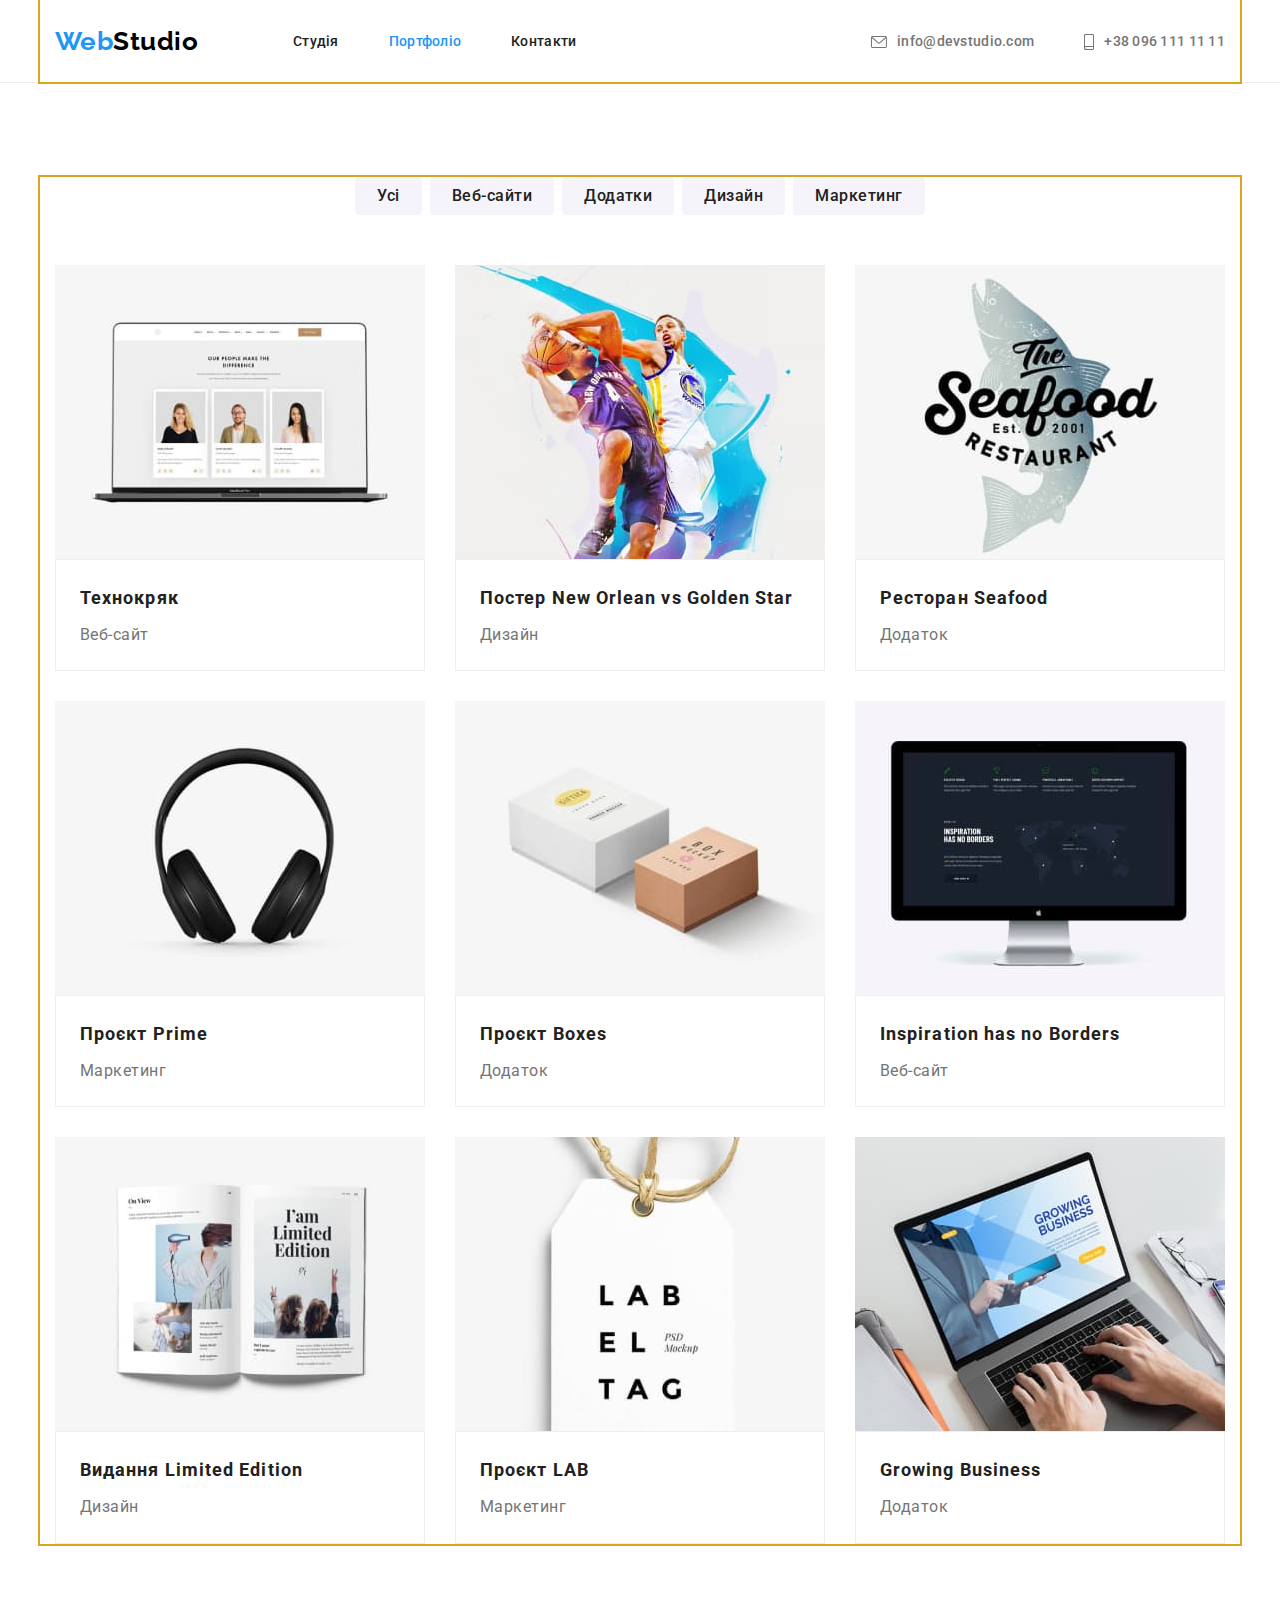
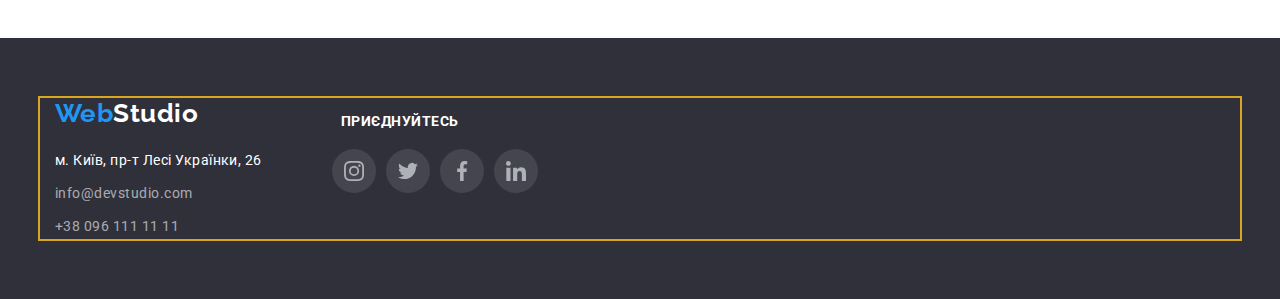
==== commit f5a5c915: "shadows" ====
--- a/portfolio.html
+++ b/portfolio.html
@@ -81,27 +81,27 @@
           </ul>
           <!--examples-->
           <ul class="portfolio-list list">
-            <li class="item">
+            <li class="item portfolio-card">
               <a href="" class="portfolio-link">
                 <img
                   src="./images/portfolio/tehno.jpg"
                   alt="computer display"
                   width="370"
                 />
-                <div class="card">
+                <div class="card-portfolio-text">
                   <h2 class="portfolio-title">Технокряк</h2>
                   <p class="portfolio-text">Веб-сайт</p>
                 </div>
               </a>
             </li>
-            <li class="item">
+            <li class="item portfolio-card">
               <a href="" class="portfolio-link">
                 <img
                   src="./images/portfolio/poster.jpg"
                   alt="basketball poster"
                   width="370"
                 />
-                <div class="card">
+                <div class="card-portfolio-text">
                   <h2 class="portfolio-title">
                     Постер New Orlean vs Golden Star
                   </h2>
@@ -109,92 +109,92 @@
                 </div>
               </a>
             </li>
-            <li class="item">
+            <li class="item portfolio-card">
               <a href="" class="portfolio-link">
                 <img
                   src="./images/portfolio/restaurant-seafood.jpg"
                   alt="fish with title"
                   width="370"
                 />
-                <div class="card">
+                <div class="card-portfolio-text">
                   <h2 class="portfolio-title">Ресторан Seafood</h2>
                   <p class="portfolio-text">Додаток</p>
                 </div>
               </a>
             </li>
-            <li class="item">
+            <li class="item portfolio-card">
               <a href="" class="portfolio-link">
                 <img
                   src="./images/portfolio/headphones.jpg"
                   alt="headphones"
                   width="370"
                 />
-                <div class="card">
+                <div class="card-portfolio-text">
                   <h2 class="portfolio-title">Проєкт Prime</h2>
                   <p class="portfolio-text">Маркетинг</p>
                 </div>
               </a>
             </li>
-            <li class="item">
+            <li class="item portfolio-card">
               <a href="" class="portfolio-link">
                 <img
                   src="./images/portfolio/boxes.jpg"
                   alt="boxes"
                   width="370"
                 />
-                <div class="card">
+                <div class="card-portfolio-text">
                   <h2 class="portfolio-title">Проєкт Boxes</h2>
                   <p class="portfolio-text">Додаток</p>
                 </div>
               </a>
             </li>
-            <li class="item">
+            <li class="item portfolio-card">
               <a href="" class="portfolio-link">
                 <img
                   src="./images/portfolio/inspiration.jpg"
                   alt="monitor display"
                   width="370"
                 />
-                <div class="card">
+                <div class="card-portfolio-text">
                   <h2 class="portfolio-title">Inspiration has no Borders</h2>
                   <p class="portfolio-text">Веб-сайт</p>
                 </div>
               </a>
             </li>
-            <li class="item">
+            <li class="item portfolio-card">
               <a href="" class="portfolio-link">
                 <img
                   src="./images/portfolio/limited-edition.jpg"
                   alt="magazine with text"
                   width="370"
                 />
-                <div class="card">
+                <div class="card-portfolio-text">
                   <h2 class="portfolio-title">Видання Limited Edition</h2>
                   <p class="portfolio-text">Дизайн</p>
                 </div>
               </a>
             </li>
-            <li class="item">
+            <li class="item portfolio-card">
               <a href="" class="portfolio-link">
                 <img
                   src="./images/portfolio/lab.jpg"
                   alt="tag with letters"
                   width="370"
                 />
-                <div class="card">
+                <div class="card-portfolio-text">
                   <h2 class="portfolio-title">Проєкт LAB</h2>
                   <p class="portfolio-text">Маркетинг</p>
                 </div>
               </a>
             </li>
-            <li class="item">
+            <li class="item portfolio-card">
               <a href="" class="portfolio-link">
                 <img
                   src="./images/portfolio/growing-business.jpg"
                   alt="a person typing on notebook"
                   width="370"
                 />
-                <div class="card">
+                <div class="card-portfolio-text">
                   <h2 class="portfolio-title">Growing Business</h2>
                   <p class="portfolio-text">Додаток</p>
                 </div>
--- a/css/styles.css
+++ b/css/styles.css
@@ -285,6 +285,10 @@
 .btn:focus {
   background-color: var(--accent-color);
   color: var(--primary-white-color);
+
+  box-shadow: 0px 3px 1px rgba(0, 0, 0, 0.1), 
+              0px 1px 2px rgba(0, 0, 0, 0.08), 
+              0px 2px 2px rgba(0, 0, 0, 0.12);
 }
 
 .main-btn {
@@ -461,7 +465,8 @@
   fill: #afb1b8;
 }
 
-.social-link:hover {
+.social-link:hover
+.social-link:focus {
   background-color: var(--accent-color);
   fill: var(--primary-white-color);
 }
@@ -594,48 +599,47 @@
   margin-bottom: 30px;
 }
 
-.item .card {
+.card-portfolio-text {
   box-sizing: content-box;
   border: 1px solid var(--card-border-color);
 
   padding: 20px 24px;
+  
+}
+
+.portfolio-list .item:nth-child(3n) {
+  margin-right: 0px;
+}
+
+.portfolio-list .item:nth-last-child(-n + 3) {
+  margin-bottom: 0px;
+}
+
+.portfolio-link .portfolio-title {
+  margin-top: 0px;
+  margin-bottom: 4px;
+
+  color: var(--title-text-color);
+  font-weight: 700;
+  font-size: 18px;
+  line-height: 2;
+  letter-spacing: 0.06em;
+}
+
+.portfolio-link .portfolio-text {
+  margin-top: 0;
+  margin-bottom: 0;
+
+  color: var(--text-color);
+  font-size: 16px;
+  line-height: 1.88;
+}
+
+.item.portfolio-card:hover,
+.item.portfolio-card:focus {
   box-shadow: 0px 1px 1px rgba(0, 0, 0, 0.12), 
               0px 4px 4px rgba(0, 0, 0, 0.06), 
               1px 4px 6px rgba(0, 0, 0, 0.16);
-  
-}
-
-.portfolio-list .item:nth-child(3n) {
-  margin-right: 0px;
-}
-
-.portfolio-list .item:nth-last-child(-n + 3) {
-  margin-bottom: 0px;
-}
-
-.portfolio-link .portfolio-title {
-  margin-top: 0px;
-  margin-bottom: 4px;
-
-  color: var(--title-text-color);
-  font-weight: 700;
-  font-size: 18px;
-  line-height: 2;
-  letter-spacing: 0.06em;
-}
-
-.portfolio-link .portfolio-text {
-  margin-top: 0;
-  margin-bottom: 0;
-
-  color: var(--text-color);
-  font-size: 16px;
-  line-height: 1.88;
-}
-
-.portfolio-list .portfolio-link:hover,
-.portfolio-list .portfolio-link:focus {
-  color: var(--accent-color);
 }
 
 .portfolio-link {
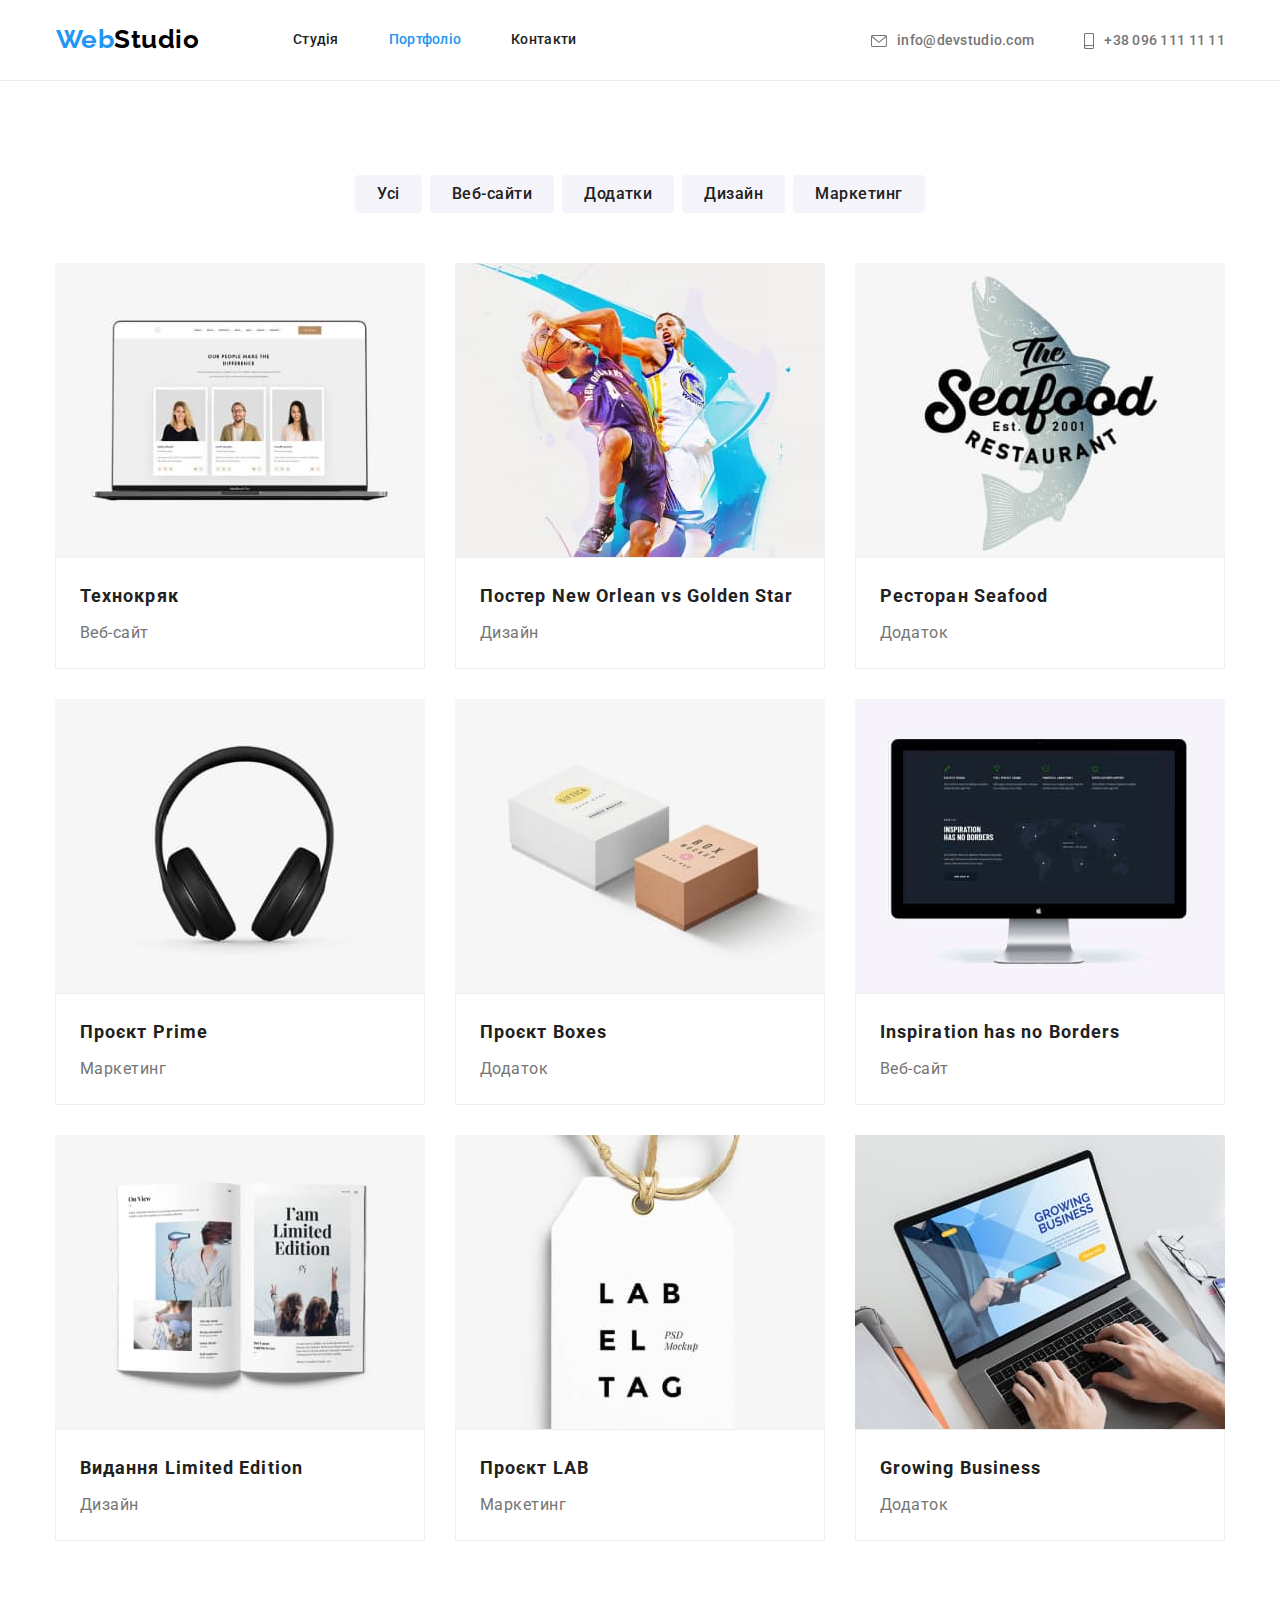
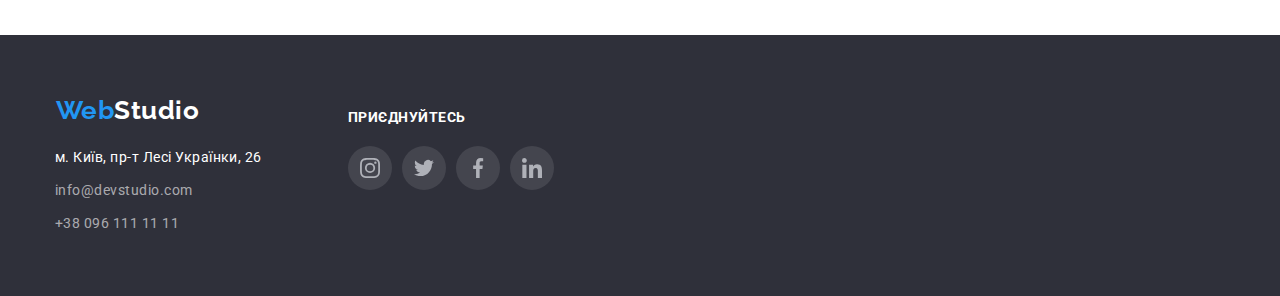
==== commit 310b0307: "some fixes" ====
--- a/portfolio.html
+++ b/portfolio.html
@@ -17,13 +17,11 @@
   </head>
   <body>
     <header class="page-header">
-      <!--site logo-->
+      <!--logo-->
       <div class="container main-nav">
-        <div class="logo">
-          <a href="./index.html" class="logo-link links"
-            >Web<span class="logo-header">Studio</span></a
-          >
-        </div>
+        <a href="./index.html" class="logo"
+          >Web<span class="logo__text">Studio</span></a
+        >
         <!--menu navigation-->
         <nav class="nav">
           <ul class="site-nav list">
@@ -206,71 +204,71 @@
     </main>
     <footer class="page-footer">
       <div class="container footer">
-        <!--main block-->
-        <div class="main-footer">
-          <div class="footer-item-logo">
-            <a href="./index.html" class="logo-link"
-              >Web<span class="logo-footer">Studio</span></a
+        <div class="info-wraper">
+          <!--main block-->
+          <div class="main-footer">
+            <a href="./index.html" class="logo"
+              >Web<span class="logo-text page-footer__logo__text"
+                >Studio</span
+              ></a
             >
+            <address class="adress">
+              <ul class="adress__list list">
+                <li class="adress__item">
+                  <a
+                    target="_blank"
+                    href="https://www.google.com/maps/place/%D0%B1%D1%83%D0%BB.+%D0%9B%D0%B5%D1%81%D0%B8+%D0%A3%D0%BA%D1%80%D0%B0%D0%B8%D0%BD%D0%BA%D0%B8,+26,+%D0%9A%D0%B8%D0%B5%D0%B2,+02000/@50.4265807,30.5361971,17z/data=!3m1!4b1!4m5!3m4!1s0x40d4cf0e033ecbe9:0x57a4dffefec77da0!8m2!3d50.4265807!4d30.5383858"
+                    class="adress__contact adress__contact--reverse"
+                  >
+                    м. Київ, пр-т Лесі Українки, 26
+                  </a>
+                </li>
+                <li class="adress__item">
+                  <a href="mailto:info@devstudio.com" class="adress__contact"
+                    >info@devstudio.com</a
+                  >
+                </li>
+                <li class="adress__item">
+                  <a href="tel:+380961111111" class="adress__contact"
+                    >+38 096 111 11 11</a
+                  >
+                </li>
+              </ul>
+            </address>
           </div>
-          <address class="adress-footer">
-            <ul class="adress-list list">
-              <li class="item">
-                <a
-                  target="_blank"
-                  href="https://www.google.com/maps/place/%D0%B1%D1%83%D0%BB.+%D0%9B%D0%B5%D1%81%D0%B8+%D0%A3%D0%BA%D1%80%D0%B0%D0%B8%D0%BD%D0%BA%D0%B8,+26,+%D0%9A%D0%B8%D0%B5%D0%B2,+02000/@50.4265807,30.5361971,17z/data=!3m1!4b1!4m5!3m4!1s0x40d4cf0e033ecbe9:0x57a4dffefec77da0!8m2!3d50.4265807!4d30.5383858"
-                  class="adress-link"
-                >
-                  м. Київ, пр-т Лесі Українки, 26
-                </a>
-              </li>
-              <li class="item">
-                <a href="mailto:info@devstudio.com" class="adress-contact"
-                  >info@devstudio.com</a
-                >
-              </li>
-              <li class="item">
-                <a href="tel:+380961111111" class="adress-contact"
-                  >+38 096 111 11 11</a
-                >
-              </li>
-            </ul>
-          </address>
-        </div>
-        <!--Join-->
-        <div class="join">
-          <h2>приєднуйтесь</h2>
-          <div class="social">
-            <ul class="social-list list">
-              <li class="item footer-join-marg">
-                <a href="" class="social-link bg-join">
-                  <svg class="social=icon" width="20" height="20">
-                    <use href="./images/icons.svg#instagram"></use>
-                  </svg>
-                </a>
-              </li>
-              <li class="item">
-                <a href="" class="social-link bg-join">
-                  <svg class="social=icon" width="20" height="20">
-                    <use href="./images/icons.svg#twitter"></use>
-                  </svg>
-                </a>
-              </li>
-              <li class="item">
-                <a href="" class="social-link bg-join">
-                  <svg class="social=icon" width="20" height="20">
-                    <use href="./images/icons.svg#facebook"></use>
-                  </svg>
-                </a>
-              </li>
-              <li class="item">
-                <a href="" class="social-link bg-join">
-                  <svg class="social=icon" width="20" height="20">
-                    <use href="./images/icons.svg#linkedin"></use>
-                  </svg>
-                </a>
-              </li>
-            </ul>
+          <!--Join-->
+          <div class="join">
+            <h2 class="join__title">приєднуйтесь</h2>
+              <ul class="social-list list page-footer__social-list">
+                <li class="item footer-join-marg">
+                  <a href="" class="social-link social-link--bg-join">
+                    <svg class="social=icon" width="20" height="20">
+                      <use href="./images/icons.svg#instagram"></use>
+                    </svg>
+                  </a>
+                </li>
+                <li class="item">
+                  <a href="" class="social-link social-link--bg-join">
+                    <svg class="social=icon" width="20" height="20">
+                      <use href="./images/icons.svg#twitter"></use>
+                    </svg>
+                  </a>
+                </li>
+                <li class="item">
+                  <a href="" class="social-link social-link--bg-join">
+                    <svg class="social=icon" width="20" height="20">
+                      <use href="./images/icons.svg#facebook"></use>
+                    </svg>
+                  </a>
+                </li>
+                <li class="item">
+                  <a href="" class="social-link social-link--bg-join">
+                    <svg class="social=icon" width="20" height="20">
+                      <use href="./images/icons.svg#linkedin"></use>
+                    </svg>
+                  </a>
+                </li>
+              </ul>
           </div>
         </div>
       </div>
--- a/css/styles.css
+++ b/css/styles.css
@@ -52,8 +52,6 @@
   width: 1200px;
   padding-left: 15px;
   padding-right: 15px;
-
-  outline: 2px solid goldenrod;
 }
 
 .visually-hidden {
@@ -76,41 +74,31 @@
 /* logo */
 
 .logo {
+  display: inline-flex;
+  align-items: center;
+  justify-content: center;
   width: 145px;
-  border: 0;
-}
-
-.logo-link {
-
+  padding: 0;
+  margin: 0;
   color: var(--accent-color);
   font-family: Raleway, serif;
   font-weight: 700;
   font-size: 26px;
   line-height: 1.2;
-
+  border: none;
   text-decoration: none;
 }
 
-.logo-header {
+.logo__text {
   color: var(--primary-black-color);
-
   font-family: Raleway, serif;
   font-weight: 700;
   font-size: 26px;
   line-height: 1.2;
-
-  text-decoration: none;
-}
-
-.logo-footer {
+}
+
+.page-footer__logo__text {
   color: var(--primary-white-color);
-
-  font-family: Raleway, serif;
-  font-weight: 700;
-  font-size: 26px;
-  line-height: 1.2;
-
-  text-decoration: none;
 }
 
 /* site nav */
@@ -130,12 +118,15 @@
   margin-left: 93px;
 }
 
+.site-nav .item-nav {
+  display: flex;
+}
+
 .site-nav .item-nav:not(:last-child) {
   margin-right: 50px;
 }
 
 .site-nav .link {
-
   color: var(--title-text-color);
   font-weight: 500;
   font-size: 14px;
@@ -159,11 +150,11 @@
   display: inline-flex;
   margin-left: auto;
   align-items: center;
-
 }
 
 .contact-icon {
   margin-right: 10px;
+  background-position: center;
 }
 
 .contact-list .contact-item:not(:last-child) {
@@ -174,7 +165,6 @@
   display: inline-flex;
   align-items: center;
   vertical-align: text-bottom;
-
 
   color: var(--text-color);
   font-weight: 500;
@@ -225,9 +215,9 @@
   margin-left: auto;
   margin-right: auto;
   background-image: linear-gradient(
-    to right,
-    rgba(47, 48, 58, 0.4),
-    rgba(47, 48, 58, 0.4)
+      to right,
+      rgba(47, 48, 58, 0.4),
+      rgba(47, 48, 58, 0.4)
     ),
     url(../images/background-hero.jpg);
   background-repeat: no-repeat;
@@ -286,9 +276,8 @@
   background-color: var(--accent-color);
   color: var(--primary-white-color);
 
-  box-shadow: 0px 3px 1px rgba(0, 0, 0, 0.1), 
-              0px 1px 2px rgba(0, 0, 0, 0.08), 
-              0px 2px 2px rgba(0, 0, 0, 0.12);
+  box-shadow: 0px 3px 1px rgba(0, 0, 0, 0.1), 0px 1px 2px rgba(0, 0, 0, 0.08),
+    0px 2px 2px rgba(0, 0, 0, 0.12);
 }
 
 .main-btn {
@@ -324,17 +313,16 @@
 
 /* features */
 
-.features-list {
-  display: flex;
-  align-items: baseline;
-}
-
-.icon-features {
-  display: inline-flex;
-  width: 270px;
-  height: 120px;
-  padding: 0;
-  margin-top: 0;
+.features__list {
+  display: flex;
+  gap: 30px;
+  flex-wrap: wrap;
+}
+
+.features__icon {
+  display: inline-flex;
+  width: 100%;
+  padding: 25px 0;
   margin-bottom: 30px;
   background-repeat: no-repeat;
   background-position: center;
@@ -345,29 +333,22 @@
   border-radius: 4px;
 }
 
-.features-list .item:not(:last-child) {
-  margin-right: 30px;
-}
-
-.features-list .item {
-  width: 270px;
-}
-
-.title {
+.features__item {
+  width: calc((100% - 3 * 30px) / 4);
+}
+
+.features__title {
   margin-top: 0;
   margin-bottom: 10px;
 
   color: var(--title-text-color);
-}
-
-.features-list .title {
   font-weight: 700;
   font-size: 14px;
   line-height: 1.14;
   text-transform: uppercase;
 }
 
-.features-list .text {
+.features__text {
   margin: 0;
   font-size: 14px;
   line-height: 1.71;
@@ -379,13 +360,21 @@
   padding-top: 0;
 }
 
-.list-do {
-  display: flex;
-  align-items: center;
-}
-
-.list-do .item:not(:last-child) {
-  margin-right: 30px;
+.do__list {
+  display: flex;
+  gap: 30px;
+}
+
+.do__img {
+  display: block;
+  width: 100%;
+  height: 100%;
+  object-fit: cover;
+}
+
+.do__item {
+  width: calc((100% - 2 * 30px) / 3);
+  padding: 0;
 }
 
 /* Our team */
@@ -397,23 +386,24 @@
 .card-team {
   background-color: var(--primary-white-color);
 
-  box-shadow: 0px 1px 3px rgba(0, 0, 0, 0.12), 
-              0px 1px 1px rgba(0, 0, 0, 0.14), 
-              0px 2px 1px rgba(0, 0, 0, 0.2);
+  box-shadow: 0px 1px 3px rgba(0, 0, 0, 0.12), 0px 1px 1px rgba(0, 0, 0, 0.14),
+    0px 2px 1px rgba(0, 0, 0, 0.2);
   border-radius: 0px 0px 4px 4px;
 }
 
 .card-text {
   padding-bottom: 16px;
   padding-top: 30px;
-
 }
 
 .team-list {
   display: flex;
-  align-items: center;
-  width: 270px;
   text-align: center;
+}
+
+.team__item {
+  width: calc((100% - 3 * 30px) / 4);
+  height: 100%;
 }
 
 .item img {
@@ -446,15 +436,15 @@
   display: flex;
   align-items: center;
   justify-content: center;
-}
-
- .social-link {
+  padding-bottom: 30px;
+}
+
+.social-link {
   display: inline-flex;
   width: 44px;
   height: 44px;
   padding: 0;
   margin: 0;
-  margin-bottom: 30px;
   text-decoration: none;
 
   background-repeat: no-repeat;
@@ -465,7 +455,7 @@
   fill: #afb1b8;
 }
 
-.social-link:hover
+.social-link:hover, 
 .social-link:focus {
   background-color: var(--accent-color);
   fill: var(--primary-white-color);
@@ -475,39 +465,43 @@
   margin-right: 10px;
 }
 
+.social-link--bg-join {
+  background-color: rgba(255, 255, 255, 0.1);
+}
+
+.page-footer__social-list {
+  padding: 0;
+}
+
 /* clients */
 
 .clients-list {
   display: flex;
-  align-items: center;
-}
-
-.item-clients .icon {
-  display: inline-flex;
-  width: 170px;
-  height: 92px;
-  padding: 0;
-  margin-top: 0;
-  margin-bottom: 0;
-
- 
-  background-repeat: no-repeat;
-  background-position: center;
+  flex-wrap: wrap;
+  gap: 30px;
+}
+
+.clients__link {
+  display: inline-flex;
+  width: 100%;
+  padding: 17px 0;
+
   align-items: center;
   justify-content: center;
 
   fill: #afb1b8;
   background-color: var(--secondary-white-color);
-  border: 1px solid #AFB1B8;
+  border: 1px solid #afb1b8;
   border-radius: 4px;
 }
 
-.item-clients:not(:last-child) {
-  margin-right: 30px;
-}
-
-.clients-link .icon:hover,
-.clients-link .icon:focus {
+.clients__item {
+  display: flex;
+  width: calc((100% - 5 * 30px) / 6);
+}
+
+.clients__link:hover,
+.clients__link:focus {
   fill: var(--accent-color);
   border: 1px solid var(--accent-color);
 }
@@ -522,68 +516,59 @@
 
 .container.footer {
   display: flex;
-  justify-content: flex-start;
-  align-items: center;
-}
-
-.footer-item-logo {
-  display: flex;
-  padding-top: 0px;
-  margin-bottom: 20px;
-}
-
-.adress-list .item {
-  margin-top: 0;
-}
-
-.adress-list .item:not(:last-child) {
+  justify-content: space-between;
+}
+
+.info-wraper {
+  display: flex;
+  width: 50%;
+}
+
+.adress {
+  margin-top: 20px;
+}
+
+.adress__item:not(:last-child) {
   margin-bottom: 9px;
 }
 
-.adress-link {
-  color: var(--primary-white-color);
-}
-
-.adress-contact {
-  color: var(--footer-contact-color);
-}
-
-.adress-list a:hover,
-.adress-list a:focus {
-  color: var(--accent-color);
-}
-
-.adress-list a {
+.adress__contact {
+  text-decoration: none;
   font-style: normal;
   font-weight: 400;
   font-size: 14px;
   line-height: 1.71;
-
-  text-decoration: none;
+  color: var(--footer-contact-color);
+}
+
+.adress__contact--reverse {
+  color: var(--primary-white-color);
+}
+
+.adress__contact:hover,
+.adress__contact:focus {
+  color: var(--accent-color);
 }
 
 /* join in footer */
 
-.footer-join-marg {
-  margin-left: 70px;
-}
-
-.join h2 {
+.join {
+  padding-top: 15px;
+  margin: 0 auto;
+}
+
+.join__title {
   margin-top: 0;
   margin-bottom: 20px;
-
-  text-align: center;
-  font-style: normal;
+  padding: 0;
+
+  text-align: left;
   font-weight: 700;
   font-size: 14px;
-  line-height: 16px;
+  line-height: 1.14;
   text-transform: uppercase;
-  
-  color: var(--primary-white-color)
-}
-
-.bg-join {
-  background-color: rgba(255, 255, 255, 0.1);
+
+  color: var(--primary-white-color);
 }
 
 /* portfolio */
@@ -604,7 +589,6 @@
   border: 1px solid var(--card-border-color);
 
   padding: 20px 24px;
-  
 }
 
 .portfolio-list .item:nth-child(3n) {
@@ -637,9 +621,8 @@
 
 .item.portfolio-card:hover,
 .item.portfolio-card:focus {
-  box-shadow: 0px 1px 1px rgba(0, 0, 0, 0.12), 
-              0px 4px 4px rgba(0, 0, 0, 0.06), 
-              1px 4px 6px rgba(0, 0, 0, 0.16);
+  box-shadow: 0px 1px 1px rgba(0, 0, 0, 0.12), 0px 4px 4px rgba(0, 0, 0, 0.06),
+    1px 4px 6px rgba(0, 0, 0, 0.16);
 }
 
 .portfolio-link {
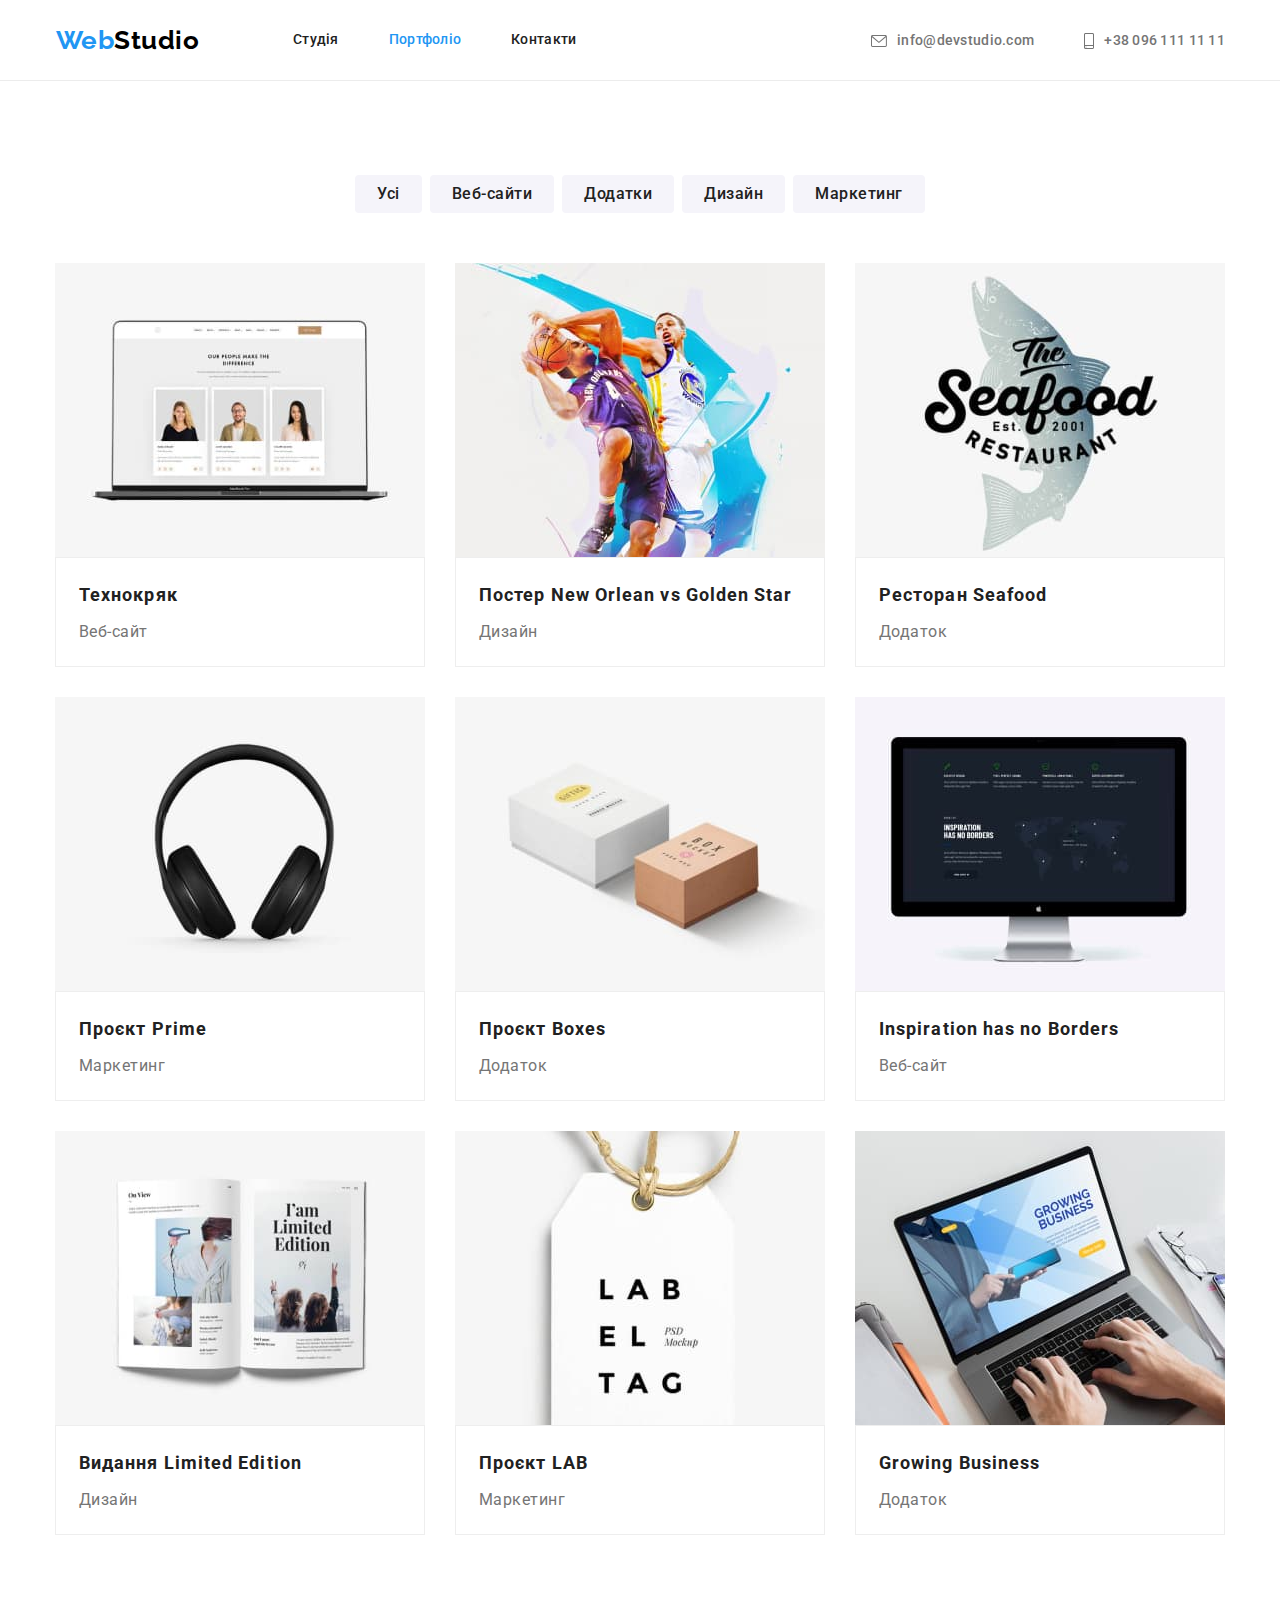
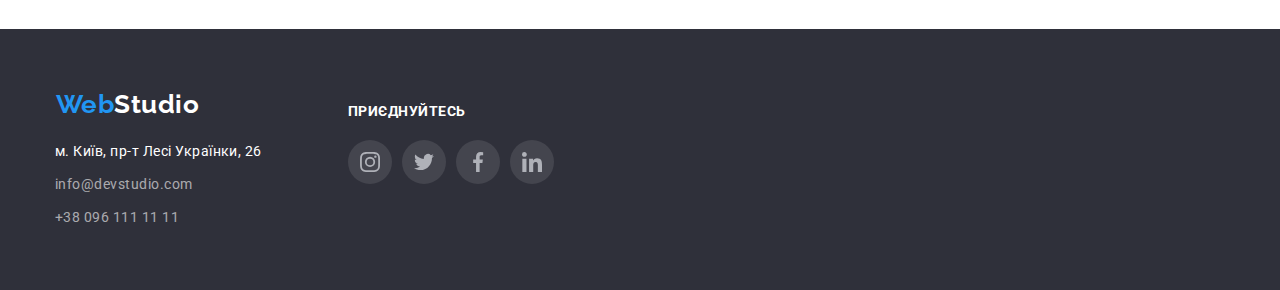
==== commit 6e1bb32d: "some renames" ====
--- a/portfolio.html
+++ b/portfolio.html
@@ -58,28 +58,30 @@
     </header>
     <main class="page-main">
       <!--our works-->
-      <section class="section">
+      <section class="section portfolio">
         <div class="container">
-          <h1 class="section-title visually-hidden">Наши роботи</h1>
+          <h1 class="section__title visually-hidden">Наши роботи</h1>
           <!--filtration-->
-          <ul class="btn-list list">
-            <li class="item"><button type="button" class="btn">Усі</button></li>
-            <li class="item">
-              <button type="button" class="btn">Веб-сайти</button>
-            </li>
-            <li class="item">
-              <button type="button" class="btn">Додатки</button>
-            </li>
-            <li class="item">
-              <button type="button" class="btn">Дизайн</button>
-            </li>
-            <li class="item">
-              <button type="button" class="btn">Маркетинг</button>
+          <ul class="portfolio-btn__list list">
+            <li class="portfolio-btn__item">
+              <button type="button" class="portfolio__btn btn">Усі</button>
+            </li>
+            <li class="portfolio-btn__item">
+              <button type="button" class="portfolio__btn btn">Веб-сайти</button>
+            </li>
+            <li class="portfolio-btn__item">
+              <button type="button" class="portfolio__btn btn">Додатки</button>
+            </li>
+            <li class="portfolio-btn__item">
+              <button type="button" class="portfolio__btn btn">Дизайн</button>
+            </li>
+            <li class="portfolio-btn__item">
+              <button type="button" class="portfolio__btn btn">Маркетинг</button>
             </li>
           </ul>
           <!--examples-->
           <ul class="portfolio-list list">
-            <li class="item portfolio-card">
+            <li class="portfolio-list__item portfolio-card">
               <a href="" class="portfolio-link">
                 <img
                   src="./images/portfolio/tehno.jpg"
@@ -92,7 +94,7 @@
                 </div>
               </a>
             </li>
-            <li class="item portfolio-card">
+            <li class="portfolio-list__item portfolio-card">
               <a href="" class="portfolio-link">
                 <img
                   src="./images/portfolio/poster.jpg"
@@ -107,7 +109,7 @@
                 </div>
               </a>
             </li>
-            <li class="item portfolio-card">
+            <li class="portfolio-list__item portfolio-card">
               <a href="" class="portfolio-link">
                 <img
                   src="./images/portfolio/restaurant-seafood.jpg"
@@ -120,7 +122,7 @@
                 </div>
               </a>
             </li>
-            <li class="item portfolio-card">
+            <li class="portfolio-list__item portfolio-card">
               <a href="" class="portfolio-link">
                 <img
                   src="./images/portfolio/headphones.jpg"
@@ -133,7 +135,7 @@
                 </div>
               </a>
             </li>
-            <li class="item portfolio-card">
+            <li class="portfolio-list__item portfolio-card">
               <a href="" class="portfolio-link">
                 <img
                   src="./images/portfolio/boxes.jpg"
@@ -146,7 +148,7 @@
                 </div>
               </a>
             </li>
-            <li class="item portfolio-card">
+            <li class="portfolio-list__item portfolio-card">
               <a href="" class="portfolio-link">
                 <img
                   src="./images/portfolio/inspiration.jpg"
@@ -159,7 +161,7 @@
                 </div>
               </a>
             </li>
-            <li class="item portfolio-card">
+            <li class="portfolio-list__item portfolio-card">
               <a href="" class="portfolio-link">
                 <img
                   src="./images/portfolio/limited-edition.jpg"
@@ -172,7 +174,7 @@
                 </div>
               </a>
             </li>
-            <li class="item portfolio-card">
+            <li class="portfolio-list__item portfolio-card">
               <a href="" class="portfolio-link">
                 <img
                   src="./images/portfolio/lab.jpg"
@@ -185,7 +187,7 @@
                 </div>
               </a>
             </li>
-            <li class="item portfolio-card">
+            <li class="portfolio-list__item portfolio-card">
               <a href="" class="portfolio-link">
                 <img
                   src="./images/portfolio/growing-business.jpg"
--- a/css/styles.css
+++ b/css/styles.css
@@ -65,6 +65,27 @@
   overflow: hidden;
 }
 
+/* buttons common */
+
+.btn {
+  cursor: pointer;
+  border-radius: 4px;
+  border: none;
+  font-family: inherit;
+}
+
+.btn-main {
+  display: inline-block;
+  background-color: var(--accent-color);
+  color: var(--primary-white-color);
+  font-weight: 700;
+  font-size: 16px;
+  line-height: 1.88;
+  letter-spacing: 0.06em;
+  
+  box-shadow: 0px 4px 4px rgba(0, 0, 0, 0.15);
+}
+
 /* header */
 
 .page-header {
@@ -77,14 +98,15 @@
   display: inline-flex;
   align-items: center;
   justify-content: center;
-  width: 145px;
+
+  min-width: 145px;
   padding: 0;
   margin: 0;
   color: var(--accent-color);
   font-family: Raleway, serif;
   font-weight: 700;
   font-size: 26px;
-  line-height: 1.2;
+  line-height: 1.19;
   border: none;
   text-decoration: none;
 }
@@ -94,7 +116,7 @@
   font-family: Raleway, serif;
   font-weight: 700;
   font-size: 26px;
-  line-height: 1.2;
+  line-height: 1.19;
 }
 
 .page-footer__logo__text {
@@ -188,7 +210,7 @@
   padding-bottom: 94px;
 }
 
-.section-title {
+.section__title {
   margin-top: 0;
   margin-bottom: 50px;
   color: var(--title-text-color);
@@ -198,20 +220,25 @@
   text-align: center;
 }
 
+.background-color--black {
+  background-color: var(--secondary-black-color);
+}
+
 /* Hero */
 
 .section-hero {
-  background-color: var(--secondary-black-color);
+  width: 100%;
   text-align: center;
 }
 
-.hero {
-  height: 600px;
-}
-
-.overlay {
-  width: 1600px;
-  height: 600px;
+.container-hero--padding {
+  padding-top: 200px;
+  padding-bottom: 200px;
+}
+
+.section-hero--overlay {
+  max-width: 1600px;
+  width: 100%;
   margin-left: auto;
   margin-right: auto;
   background-image: linear-gradient(
@@ -221,12 +248,11 @@
     ),
     url(../images/background-hero.jpg);
   background-repeat: no-repeat;
-  background-size: contain;
+  background-size: cover;
   background-position: center;
 }
 
-.section-hero h1 {
-  padding-top: 200px;
+.section-hero__title {
   margin-top: 0;
   margin-bottom: 30px;
   color: var(--primary-white-color);
@@ -240,75 +266,12 @@
   text-transform: uppercase;
 }
 
-/* buttons */
-
-.btn-list {
-  display: flex;
-  margin-top: 0px;
-  margin-bottom: 50px;
-  align-items: center;
-  justify-content: center;
-}
-
-.btn-list .item:not(:last-child) {
-  margin-right: 8px;
-}
-
-.btn {
-  cursor: pointer;
-  border-radius: 4px;
-  border: 0;
-  padding: 6px 22px;
-
-  background-color: var(--secondary-white-color);
-  color: var(--title-text-color);
-
-  font-family: inherit;
-  font-weight: 500;
-  font-size: 16px;
-  line-height: 1.62;
+.section-hero__btn {
+  padding: 10px 32px;
+
+  align-items: center;
   text-align: center;
-  letter-spacing: 0.03em;
-}
-
-.btn:hover,
-.btn:focus {
-  background-color: var(--accent-color);
-  color: var(--primary-white-color);
-
-  box-shadow: 0px 3px 1px rgba(0, 0, 0, 0.1), 0px 1px 2px rgba(0, 0, 0, 0.08),
-    0px 2px 2px rgba(0, 0, 0, 0.12);
-}
-
-.main-btn {
-  display: flex;
-  justify-content: center;
-}
-
-.btn-hero {
-  display: inline-flex;
-  cursor: pointer;
-  border-radius: 4px;
-  border: 0;
-  padding: 10px 32px;
-
-  background-color: var(--btn-hero-color);
-  color: var(--primary-white-color);
-
-  font-family: inherit;
-  font-weight: 700;
-  font-size: 16px;
-  line-height: 1.88;
-  letter-spacing: 0.06em;
-
-  align-items: center;
-  text-align: center;
-}
-
-.btn-hero:hover,
-.btn-hero:focus {
-  background-color: var(--btn-hero-color);
-  color: var(--primary-white-color);
+
 }
 
 /* features */
@@ -573,30 +536,59 @@
 
 /* portfolio */
 
+.portfolio-btn__list {
+  display: flex;
+  align-items: center;
+  justify-content: center;
+  margin-bottom: 50px;
+
+}
+
+.portfolio-btn__item:not(:last-child) {
+  margin-right: 8px;
+}
+
+.portfolio__btn {
+  padding: 6px 22px;
+
+  background-color: var(--secondary-white-color);
+  color: var(--title-text-color);
+
+  font-weight: 500;
+  font-size: 16px;
+  line-height: 1.62;
+  text-align: center;
+  letter-spacing: 0.03em;
+}
+
+.portfolio__btn:hover,
+.portfolio__btn:focus {
+  background-color: var(--accent-color);
+  color: var(--primary-white-color);
+
+  box-shadow: 0px 3px 1px rgba(0, 0, 0, 0.1), 0px 1px 2px rgba(0, 0, 0, 0.08),
+    0px 2px 2px rgba(0, 0, 0, 0.12);
+}
+
 .portfolio-list {
   display: flex;
   flex-wrap: wrap;
-}
-
-.portfolio-list .item {
+  gap: 30px 30px;
+}
+
+.portfolio-list__item {
   width: calc((100% - 30 * 2) / 3);
-  margin-right: 30px;
-  margin-bottom: 30px;
+}
+
+.portfolio-list__item img {
+  display: block;
 }
 
 .card-portfolio-text {
   box-sizing: content-box;
   border: 1px solid var(--card-border-color);
 
-  padding: 20px 24px;
-}
-
-.portfolio-list .item:nth-child(3n) {
-  margin-right: 0px;
-}
-
-.portfolio-list .item:nth-last-child(-n + 3) {
-  margin-bottom: 0px;
+  padding: 19px 23px;
 }
 
 .portfolio-link .portfolio-title {
@@ -628,3 +620,4 @@
 .portfolio-link {
   text-decoration: none;
 }
+
